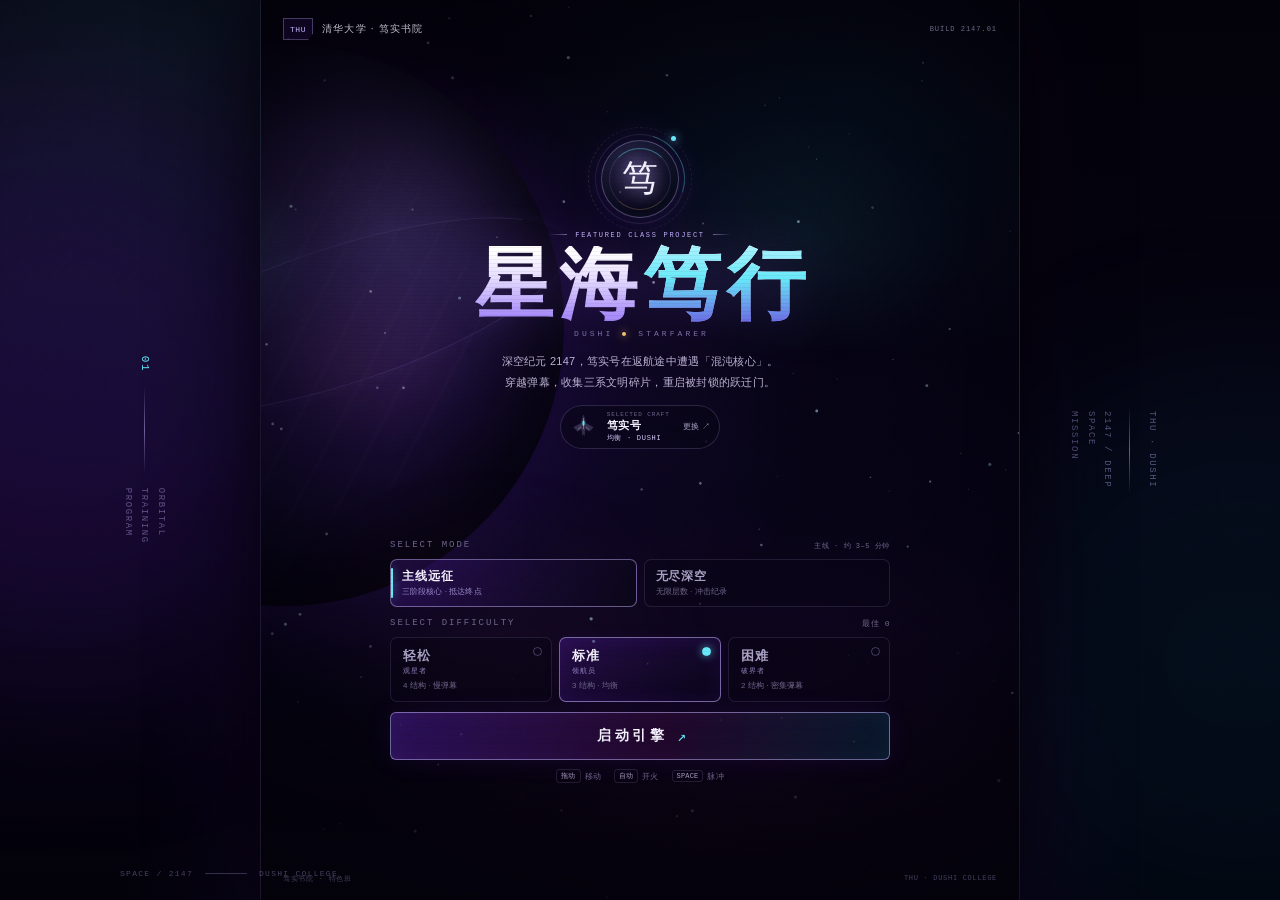
==== index.html @ 05a6f0af "星海笃行" ====
<!doctype html>
<html lang="zh-CN">
<head>
  <meta charset="utf-8">
  <meta name="viewport" content="width=device-width, initial-scale=1, viewport-fit=cover, user-scalable=no">
  <meta name="theme-color" content="#05030f">
  <meta name="description" content="清华大学笃实书院特色小游戏《星海笃行》——躲避弹幕，收集三系知识，击败混沌核心，抵达跃迁终点。">
  <meta name="apple-mobile-web-app-capable" content="yes">
  <meta name="mobile-web-app-capable" content="yes">
  <meta name="apple-mobile-web-app-status-bar-style" content="black-translucent">
  <meta name="format-detection" content="telephone=no">
  <meta property="og:type" content="website">
  <meta property="og:title" content="星海笃行 · 清华大学笃实书院特色小游戏">
  <meta property="og:description" content="选择战机，穿越弹幕，收集三系知识，击败混沌核心。支持手机与桌面浏览器。">
  <title>星海笃行 · 清华大学笃实书院特色小游戏</title>
  <link rel="icon" href="data:image/svg+xml,%3Csvg xmlns='http://www.w3.org/2000/svg' viewBox='0 0 64 64'%3E%3Crect width='64' height='64' rx='14' fill='%2305030f'/%3E%3Ccircle cx='32' cy='32' r='22' fill='none' stroke='%23a78bfa' stroke-width='2'/%3E%3Ctext x='32' y='41' text-anchor='middle' font-size='28' fill='%2367e8f9'%3E%E7%AC%83%3C/text%3E%3C/svg%3E">
  <link rel="stylesheet" href="styles.css">
</head>
<body>
  <div class="site">
    <div class="site-glow site-glow-a" aria-hidden="true"></div>
    <div class="site-glow site-glow-b" aria-hidden="true"></div>
    <div class="site-grid" aria-hidden="true"></div>

    <aside class="side-meta side-meta-left" aria-hidden="true">
      <span class="side-index">01</span>
      <span class="side-rule"></span>
      <span>ORBITAL<br>TRAINING<br>PROGRAM</span>
    </aside>

    <aside class="side-meta side-meta-right" aria-hidden="true">
      <span>THU · DUSHI</span>
      <span class="side-rule"></span>
      <span>2147 / DEEP<br>SPACE<br>MISSION</span>
    </aside>

    <main id="frame" aria-label="星海笃行游戏画面">
      <canvas id="game" aria-label="太空射击游戏画布"></canvas>
      <div class="planet" aria-hidden="true"></div>
      <div class="nebula" aria-hidden="true"></div>
      <div class="frame-grid" aria-hidden="true"></div>
      <div class="vignette" aria-hidden="true"></div>
      <div class="scanlines" aria-hidden="true"></div>
      <div id="damage-flash" aria-hidden="true"></div>

      <div id="hud" class="hud" hidden>
        <header class="hud-top">
          <div class="hud-score">
            <span class="micro">SCORE</span>
            <strong id="score-value">000000</strong>
          </div>
          <div class="hud-tools">
            <div class="hud-meta">
              <span id="diff-pill">标准</span>
              <span id="time-value">00:00</span>
            </div>
            <button class="icon-btn" id="btn-sound" type="button" aria-label="切换声音" aria-pressed="true">
              <svg class="icon-sound-on" viewBox="0 0 24 24" aria-hidden="true"><path d="M4 9v6h4l5 4V5L8 9H4Z"/><path d="M16.5 8.5a5 5 0 0 1 0 7"/><path d="M19 6a8.5 8.5 0 0 1 0 12"/></svg>
              <svg class="icon-sound-off" viewBox="0 0 24 24" aria-hidden="true"><path d="M4 9v6h4l5 4V5L8 9H4Z"/><path d="m16 9 5 6M21 9l-5 6"/></svg>
            </button>
            <button class="icon-btn" id="btn-pause" type="button" aria-label="暂停游戏">
              <svg viewBox="0 0 24 24" aria-hidden="true"><path d="M8 5v14M16 5v14"/></svg>
            </button>
          </div>
        </header>

        <div id="boss-ui" class="boss-ui" hidden>
          <div class="boss-caption">
            <span class="boss-warning">TARGET LOCKED</span>
            <span id="boss-phase">航天协议</span>
            <span id="boss-hp-text">100%</span>
          </div>
          <div class="boss-track" role="progressbar" aria-label="Boss 生命值" aria-valuemin="0" aria-valuemax="100" aria-valuenow="100">
            <div id="boss-fill" class="boss-fill"></div>
            <i class="boss-tick boss-tick-a"></i>
            <i class="boss-tick boss-tick-b"></i>
          </div>
        </div>

        <div id="power-rail" class="power-rail" aria-label="三系强化等级">
          <div class="power-chip power-aero">
            <span class="power-icon" aria-hidden="true">
              <svg viewBox="0 0 24 24"><path d="M12 2c3.4 2.8 5 6.6 5 11l-2.2 2.2H9.2L7 13c0-4.4 1.6-8.2 5-11Z"/><path d="M8 15.5 5.5 19l1 1.2 3.8-2M16 15.5l2.5 3.5-1 1.2-3.8-2"/><circle cx="12" cy="9" r="1.7"/></svg>
            </span>
            <span class="power-copy"><b>航空航天</b><span class="pips" id="pips-aero"></span></span>
            <span class="power-lv" id="lvl-aero">0</span>
          </div>
          <div class="power-chip power-code">
            <span class="power-icon power-icon-code" aria-hidden="true">&lt;/&gt;</span>
            <span class="power-copy"><b>软件学院</b><span class="pips" id="pips-code"></span></span>
            <span class="power-lv" id="lvl-code">0</span>
          </div>
          <div class="power-chip power-ie">
            <span class="power-icon" aria-hidden="true">
              <svg viewBox="0 0 24 24"><circle cx="12" cy="12" r="3.1"/><path d="M12 2.5v3M12 18.5v3M2.5 12h3M18.5 12h3M5.3 5.3l2.1 2.1M16.6 16.6l2.1 2.1M18.7 5.3l-2.1 2.1M7.4 16.6l-2.1 2.1"/></svg>
            </span>
            <span class="power-copy"><b>工业工程系</b><span class="pips" id="pips-ie"></span></span>
            <span class="power-lv" id="lvl-ie">0</span>
          </div>
        </div>

        <div class="bottom-hud">
          <div class="integrity">
            <div class="integrity-caption"><span>结构完整度</span><span id="hp-text">3 / 3</span></div>
            <div class="hp-pips" id="hp-pips" aria-label="生命值"></div>
            <div class="shield-line">
              <span>算法护盾</span>
              <div class="shield-pips" id="shield-pips" aria-label="护盾值"></div>
            </div>
          </div>

          <button id="bomb-btn" class="bomb-btn" type="button" aria-label="释放笃实脉冲，当前充能 0%">
            <span class="bomb-ring" aria-hidden="true"></span>
            <span class="bomb-core">
              <svg viewBox="0 0 24 24" aria-hidden="true"><path d="m12 2 2.2 6.1L21 10l-5.4 3.5L17 21l-5-3.8L7 21l1.4-7.5L3 10l6.8-1.9L12 2Z"/></svg>
              <b>脉冲</b>
            </span>
            <span class="bomb-charge" id="bomb-charge">0%</span>
          </button>
        </div>

        <div id="hint" class="hint">按住任意位置拖动 · 自动开火 · 收集三系徽章</div>

        <div id="boss-banner" class="boss-banner" hidden>
          <span class="banner-micro">WARNING</span>
          <strong>混沌核心 · 信号接入</strong>
          <span class="banner-sub">三系协议失序 / 准备规避</span>
        </div>

        <div id="knowledge-card" class="knowledge-card" role="status" aria-live="polite" hidden>
          <div class="knowledge-top">
            <span id="knowledge-dept">航天档案</span>
            <span id="knowledge-num">01 / 05</span>
          </div>
          <h3 id="knowledge-title">第一宇宙速度</h3>
          <p id="knowledge-text">约 7.9 km/s，是贴近地球表面做圆周运动所需的速度。</p>
          <span id="knowledge-gain" class="knowledge-gain">火力 +1</span>
        </div>

        <div id="stage-banner" class="stage-banner" hidden>
          <span id="stage-kicker">航段 01</span>
          <strong id="stage-title">外环星域</strong>
          <span id="stage-sub">保持航向 · 收集文明碎片</span>
        </div>
      </div>

      <section id="screen-title" class="screen title-screen" aria-labelledby="game-title">
        <div class="title-top">
          <div class="brand">
            <span class="brand-glyph">THU</span>
            <span>清华大学 · 笃实书院</span>
          </div>
          <span class="build-tag">BUILD 2147.01</span>
        </div>

        <div class="hero">
          <div class="seal" aria-hidden="true">
            <span class="seal-ring seal-ring-a"></span>
            <span class="seal-ring seal-ring-b"></span>
            <span class="seal-core">笃</span>
            <i class="seal-satellite"></i>
          </div>
          <p class="kicker"><span></span> FEATURED CLASS PROJECT <span></span></p>
          <h1 id="game-title">星海<span>笃行</span></h1>
          <div class="title-en">DUSHI <i></i> STARFARER</div>
          <p class="lede">深空纪元 2147，笃实号在返航途中遭遇「混沌核心」。<br>穿越弹幕，收集三系文明碎片，重启被封锁的跃迁门。</p>

          <button id="btn-ship" class="ship-chip" type="button" aria-haspopup="dialog">
            <span class="ship-chip-icon" id="ship-chip-icon" aria-hidden="true"></span>
            <span class="ship-chip-copy">
              <small>SELECTED CRAFT</small>
              <strong id="ship-chip-name">笃实号</strong>
              <em id="ship-chip-role">均衡</em>
            </span>
            <span class="ship-chip-action">更换 ↗</span>
          </button>
        </div>

        <div class="launch-panel">
          <div class="difficulty-head mode-head">
            <span class="micro">SELECT MODE</span>
            <span id="mode-note">主线 · 约 3–5 分钟</span>
          </div>

          <div class="mode-switch" id="mode-switch" role="radiogroup" aria-label="选择游戏模式">
            <button class="mode-option is-selected" type="button" data-mode="campaign" role="radio" aria-checked="true">
              <span class="mode-name">主线远征</span>
              <span class="mode-desc">三阶段核心 · 抵达终点</span>
            </button>
            <button class="mode-option" type="button" data-mode="endless" role="radio" aria-checked="false">
              <span class="mode-name">无尽深空</span>
              <span class="mode-desc">无限层数 · 冲击纪录</span>
            </button>
          </div>

          <div class="difficulty-head">
            <span class="micro">SELECT DIFFICULTY</span>
            <span id="best-score">最佳记录 0</span>
          </div>

          <div class="difficulty-grid" id="difficulty-grid" role="radiogroup" aria-label="选择游戏难度">
            <button class="difficulty-option" type="button" data-difficulty="easy" role="radio" aria-checked="false">
              <span class="diff-orbit" aria-hidden="true"></span>
              <span class="diff-name">轻松</span>
              <span class="diff-grade">观星者</span>
              <span class="diff-desc">4 结构 · 慢弹幕</span>
            </button>
            <button class="difficulty-option is-selected" type="button" data-difficulty="normal" role="radio" aria-checked="true">
              <span class="diff-orbit" aria-hidden="true"></span>
              <span class="diff-name">标准</span>
              <span class="diff-grade">领航员</span>
              <span class="diff-desc">3 结构 · 均衡</span>
            </button>
            <button class="difficulty-option" type="button" data-difficulty="hard" role="radio" aria-checked="false">
              <span class="diff-orbit" aria-hidden="true"></span>
              <span class="diff-name">困难</span>
              <span class="diff-grade">破界者</span>
              <span class="diff-desc">2 结构 · 密集弹幕</span>
            </button>
          </div>

          <button id="btn-launch" class="launch-btn" type="button">
            <span class="launch-label" id="launch-label">启动引擎</span>
            <span class="launch-arrow" aria-hidden="true">↗</span>
          </button>

          <div class="controls-line">
            <span><i class="key">拖动</i> 移动</span>
            <span><i class="key">自动</i> 开火</span>
            <span><i class="key">SPACE</i> 脉冲</span>
          </div>
        </div>

        <footer class="title-foot">
          <span data-class-name>笃实书院 · 特色班</span>
          <span>THU · DUSHI COLLEGE</span>
        </footer>
      </section>

      <section id="screen-pause" class="screen overlay" hidden aria-labelledby="pause-title">
        <div class="pause-panel panel">
          <span class="panel-kicker">SIGNAL SUSPENDED</span>
          <h2 id="pause-title">航行暂停</h2>
          <p class="panel-copy">宇宙仍在呼吸，弹幕暂时静止。</p>
          <div class="control-list">
            <div><span>移动</span><b>拖动 / WASD / 方向键</b></div>
            <div><span>脉冲</span><b>SPACE / 右下按钮</b></div>
            <div><span>暂停</span><b>ESC / P</b></div>
            <div><span>静音</span><b>M</b></div>
          </div>
          <div class="panel-actions">
            <button id="btn-resume" class="btn-primary" type="button">继续航行</button>
            <button id="btn-restart-pause" class="btn-ghost" type="button">重新开始</button>
            <button id="btn-home-pause" class="btn-text" type="button">返回星港</button>
          </div>
        </div>
      </section>

      <section id="screen-result" class="screen overlay" hidden aria-labelledby="result-title">
        <div class="result-panel panel">
          <div class="result-head">
            <span id="result-kicker" class="panel-kicker">MISSION REPORT</span>
            <span id="result-status" class="result-status">SIGNAL LOST</span>
          </div>
          <h2 id="result-title">航行终止</h2>
          <p id="result-subtitle" class="panel-copy">混沌核心仍在呼吸。整理航迹，再次出发。</p>

          <div class="result-score">
            <span>本次航迹得分</span>
            <strong id="result-score">0</strong>
            <span id="result-best">最佳 0</span>
          </div>

          <div class="result-stats">
            <div><span>航行时间</span><b id="stat-time">00:00</b></div>
            <div><span>击毁目标</span><b id="stat-kills">0</b></div>
            <div><span>收集碎片</span><b id="stat-pickups">0</b></div>
            <div><span>擦弹次数</span><b id="stat-graze">0</b></div>
            <div id="stat-layer-cell" hidden><span>深空层数</span><b id="stat-layer">1</b></div>
          </div>

          <div class="result-disciplines">
            <span id="result-ship" class="result-ship">战机 · 笃实号</span>
            <span class="power-aero">航空航天 <b id="result-aero">0</b></span>
            <span class="power-code">软件学院 <b id="result-code">0</b></span>
            <span class="power-ie">工业工程系 <b id="result-ie">0</b></span>
          </div>

          <div id="result-cert" class="result-cert" hidden>
            <span class="cert-seal">笃</span>
            <div>
              <span id="cert-owner">笃实书院 · 特色班</span>
              <strong>深空航行纪念</strong>
              <p id="cert-line">已抵达跃迁终点 · 混沌核心已清除</p>
            </div>
          </div>

          <div id="result-knowledge" class="result-knowledge" hidden>
            <div class="result-knowledge-head">
              <span>本局知识档案</span>
              <span id="result-knowledge-count">0 张</span>
            </div>
            <div id="result-knowledge-list" class="result-knowledge-list"></div>
          </div>

          <div class="panel-actions result-actions">
            <button id="btn-again" class="btn-primary" type="button">再次出航</button>
            <button id="btn-home" class="btn-ghost" type="button">返回星港</button>
          </div>
        </div>
      </section>

      <section id="screen-ship" class="screen overlay ship-screen" hidden aria-labelledby="ship-title">
        <div class="ship-panel panel">
          <div class="result-head">
            <span class="panel-kicker">HANGAR / CRAFT SELECT</span>
            <span class="build-tag">04 AIRFRAMES</span>
          </div>
          <h2 id="ship-title">选择战机</h2>
          <p class="panel-copy">不同机体拥有独立的火力、结构与护盾配置。</p>
          <div id="ship-grid" class="ship-grid" role="radiogroup" aria-label="选择战机"></div>
          <div class="panel-actions result-actions">
            <button id="btn-ship-confirm" class="btn-primary" type="button">确认战机</button>
            <button id="btn-ship-close" class="btn-ghost" type="button">返回</button>
          </div>
        </div>
      </section>

      <div id="rotate-tip" class="rotate-tip" hidden>
        <span>为获得更好的弹幕视野，建议竖屏游玩</span>
      </div>
    </main>

    <div class="side-note" aria-hidden="true">
      <span>SPACE / 2147</span>
      <i></i>
      <span>DUSHI COLLEGE</span>
    </div>
  </div>

  <script src="game.js" defer></script>
</body>
</html>
---- styles.css ----
/* =========================================================
   星海笃行 · Dushi Starfarer
   Visual system: deep-space neon / Tsinghua violet
   ========================================================= */

:root {
  --ink: #05030f;
  --ink-2: #090618;
  --ink-3: #0e0a22;
  --text: #f5f2ff;
  --muted: #a9a2c4;
  --faint: #6f688c;
  --violet: #a78bfa;
  --violet-bright: #c4b5fd;
  --violet-deep: #6d28d9;
  --thu: #8b1a8f;
  --cyan: #67e8f9;
  --cyan-soft: #a5f3fc;
  --gold: #f5c96b;
  --rose: #fb7185;
  --orange: #fb923c;
  --line: rgba(196, 181, 253, .16);
  --line-strong: rgba(196, 181, 253, .34);
  --glass: rgba(12, 9, 28, .68);
  --glass-heavy: rgba(8, 6, 20, .9);
  --font-sans: "Noto Sans SC", "PingFang SC", "Microsoft YaHei", "Segoe UI", sans-serif;
  --font-display: "Noto Sans SC", "PingFang SC", "Microsoft YaHei", sans-serif;
  --font-mono: "Cascadia Code", "SFMono-Regular", Consolas, "Liberation Mono", monospace;
  --safe-top: env(safe-area-inset-top, 0px);
  --safe-bottom: env(safe-area-inset-bottom, 0px);
  --ease-out: cubic-bezier(.16, 1, .3, 1);
}

* { box-sizing: border-box; }

html, body {
  height: 100%;
  margin: 0;
  overflow: hidden;
  background: var(--ink);
  color: var(--text);
  overscroll-behavior: none;
}

body {
  font-family: var(--font-sans);
  -webkit-font-smoothing: antialiased;
  -webkit-tap-highlight-color: transparent;
  -webkit-touch-callout: none;
  -webkit-user-select: none;
  user-select: none;
}

button { font: inherit; color: inherit; }
button:focus-visible { outline: 2px solid var(--cyan); outline-offset: 3px; }
[hidden] { display: none !important; }

.site {
  position: relative;
  width: 100%;
  height: 100%;
  display: grid;
  place-items: center;
  isolation: isolate;
  background:
    radial-gradient(ellipse at 50% 115%, rgba(109, 40, 217, .20), transparent 58%),
    radial-gradient(ellipse at 12% 6%, rgba(103, 232, 249, .07), transparent 38%),
    linear-gradient(180deg, #03020a 0%, #060310 50%, #03020a 100%);
}

.site::before {
  content: "";
  position: fixed;
  inset: 0;
  background-image: url("data:image/svg+xml,%3Csvg viewBox='0 0 160 160' xmlns='http://www.w3.org/2000/svg'%3E%3Cfilter id='n'%3E%3CfeTurbulence type='fractalNoise' baseFrequency='.9' numOctaves='2' stitchTiles='stitch'/%3E%3C/filter%3E%3Crect width='100%25' height='100%25' filter='url(%23n)' opacity='.16'/%3E%3C/svg%3E");
  opacity: .22;
  pointer-events: none;
  z-index: 9;
  mix-blend-mode: soft-light;
}

.site-glow {
  position: fixed;
  width: 46vw;
  height: 46vw;
  min-width: 420px;
  min-height: 420px;
  border-radius: 50%;
  filter: blur(100px);
  opacity: .28;
  pointer-events: none;
  z-index: -1;
}
.site-glow-a { left: -18vw; top: 10vh; background: rgba(109, 40, 217, .65); }
.site-glow-b { right: -20vw; bottom: -6vh; background: rgba(8, 145, 178, .28); }

.site-grid {
  position: fixed;
  inset: 0;
  z-index: -1;
  opacity: .13;
  background-image:
    linear-gradient(rgba(167, 139, 250, .32) 1px, transparent 1px),
    linear-gradient(90deg, rgba(167, 139, 250, .32) 1px, transparent 1px);
  background-size: 76px 76px;
  mask-image: radial-gradient(ellipse at center, #000 0%, transparent 72%);
  -webkit-mask-image: radial-gradient(ellipse at center, #000 0%, transparent 72%);
}

.side-meta {
  position: fixed;
  top: 50%;
  transform: translateY(-50%);
  display: flex;
  align-items: center;
  gap: 14px;
  color: rgba(196, 181, 253, .44);
  font-family: var(--font-mono);
  font-size: 9px;
  letter-spacing: .18em;
  line-height: 1.8;
  writing-mode: vertical-rl;
  pointer-events: none;
}
.side-meta-left { left: max(24px, calc(50vw - 520px)); }
.side-meta-right { right: max(24px, calc(50vw - 520px)); flex-direction: column; }
.side-index { color: var(--cyan); font-size: 11px; }
.side-rule { width: 1px; height: 88px; background: linear-gradient(180deg, transparent, rgba(196,181,253,.5), transparent); }

.side-note {
  position: fixed;
  bottom: 22px;
  left: max(24px, calc(50vw - 520px));
  display: flex;
  align-items: center;
  gap: 12px;
  color: rgba(196, 181, 253, .34);
  font-family: var(--font-mono);
  font-size: 8px;
  letter-spacing: .16em;
  pointer-events: none;
}
.side-note i { width: 42px; height: 1px; background: rgba(196,181,253,.25); }

/* ---------- game frame ---------- */
#frame {
  position: relative;
  width: min(760px, 100vw);
  height: 100vh;
  height: 100dvh;
  max-height: 100vh;
  max-height: 100dvh;
  overflow: hidden;
  isolation: isolate;
  background:
    radial-gradient(ellipse 80% 46% at 80% 10%, rgba(8, 145, 178, .13), transparent 65%),
    radial-gradient(ellipse 90% 58% at 16% 42%, rgba(109, 40, 217, .20), transparent 66%),
    radial-gradient(ellipse 80% 50% at 65% 88%, rgba(139, 26, 143, .14), transparent 64%),
    linear-gradient(180deg, #04020c 0%, #070415 42%, #08051a 70%, #03020a 100%);
  border-left: 1px solid rgba(196, 181, 253, .10);
  border-right: 1px solid rgba(196, 181, 253, .10);
  box-shadow: 0 0 100px rgba(0,0,0,.9), 0 0 120px rgba(109,40,217,.09);
  touch-action: none;
}

#game {
  position: absolute;
  inset: 0;
  width: 100%;
  height: 100%;
  z-index: 1;
  display: block;
  touch-action: none;
}

.planet {
  position: absolute;
  z-index: 0;
  width: 74%;
  aspect-ratio: 1;
  left: -34%;
  top: 5%;
  border-radius: 50%;
  background:
    radial-gradient(circle at 68% 32%, rgba(167, 139, 250, .38), rgba(35, 24, 69, .6) 36%, rgba(10, 7, 25, .95) 65%, #05030f 74%);
  box-shadow:
    inset -40px -30px 90px rgba(0, 0, 0, .9),
    inset 20px 10px 70px rgba(103, 232, 249, .06),
    0 0 90px rgba(109, 40, 217, .16);
  opacity: .72;
  pointer-events: none;
}
.planet::before {
  content: "";
  position: absolute;
  inset: 15%;
  border-radius: 50%;
  background:
    radial-gradient(ellipse at 40% 32%, rgba(103, 232, 249, .12), transparent 22%),
    radial-gradient(ellipse at 70% 60%, rgba(251, 113, 133, .08), transparent 30%),
    repeating-linear-gradient(118deg, transparent 0 17px, rgba(196, 181, 253, .045) 18px 19px, transparent 20px 38px);
  filter: blur(1px);
}
.planet::after {
  content: "";
  position: absolute;
  left: 18%;
  top: 36%;
  width: 84%;
  height: 24%;
  border: 1px solid rgba(167, 139, 250, .22);
  border-left-color: transparent;
  border-right-color: transparent;
  border-radius: 50%;
  transform: rotate(-18deg);
  box-shadow: 0 0 18px rgba(167, 139, 250, .08);
}

.nebula {
  position: absolute;
  z-index: 0;
  inset: 0;
  pointer-events: none;
  background:
    radial-gradient(ellipse 34% 20% at 72% 26%, rgba(103, 232, 249, .06), transparent 70%),
    radial-gradient(ellipse 44% 29% at 30% 72%, rgba(251, 113, 133, .045), transparent 70%);
  filter: blur(14px);
  animation: nebulaDrift 18s ease-in-out infinite alternate;
}
@keyframes nebulaDrift {
  from { transform: scale(1) translate3d(0, 0, 0); opacity: .8; }
  to { transform: scale(1.08) translate3d(1.4%, -1.1%, 0); opacity: 1; }
}

.frame-grid {
  position: absolute;
  z-index: 0;
  left: -10%;
  right: -10%;
  bottom: -8%;
  height: 35%;
  pointer-events: none;
  background-image:
    linear-gradient(rgba(103, 232, 249, .10) 1px, transparent 1px),
    linear-gradient(90deg, rgba(103, 232, 249, .10) 1px, transparent 1px);
  background-size: 44px 32px;
  transform: perspective(320px) rotateX(63deg);
  transform-origin: center bottom;
  mask-image: linear-gradient(to top, #000 0%, transparent 86%);
  -webkit-mask-image: linear-gradient(to top, #000 0%, transparent 86%);
  opacity: .5;
}

.vignette {
  position: absolute;
  z-index: 6;
  inset: 0;
  pointer-events: none;
  background:
    radial-gradient(ellipse at center, transparent 46%, rgba(2, 1, 8, .45) 82%, rgba(2, 1, 8, .82) 100%),
    linear-gradient(180deg, rgba(3, 2, 10, .42), transparent 14%, transparent 84%, rgba(3, 2, 10, .62));
}

.scanlines {
  position: absolute;
  z-index: 20;
  inset: 0;
  pointer-events: none;
  opacity: .22;
  background: repeating-linear-gradient(180deg, transparent 0 3px, rgba(0, 0, 0, .20) 3px 4px);
  mix-blend-mode: multiply;
}

#damage-flash {
  position: absolute;
  z-index: 19;
  inset: 0;
  pointer-events: none;
  opacity: 0;
  background: radial-gradient(ellipse at center, transparent 40%, rgba(251, 113, 133, .34) 100%);
  transition: opacity .18s ease-out;
}
#damage-flash.is-active { opacity: 1; transition: none; }

/* ---------- HUD ---------- */
.hud {
  position: absolute;
  inset: 0;
  z-index: 10;
  pointer-events: none;
  padding: calc(14px + var(--safe-top)) 16px calc(16px + var(--safe-bottom));
  font-family: var(--font-sans);
  animation: hudIn .55s var(--ease-out) both;
}
@keyframes hudIn { from { opacity: 0; transform: translateY(5px); } }

.hud-top {
  display: flex;
  align-items: flex-start;
  justify-content: space-between;
  gap: 12px;
}

.hud-score { display: flex; flex-direction: column; gap: 1px; }
.micro {
  color: var(--faint);
  font-family: var(--font-mono);
  font-size: 8px;
  letter-spacing: .22em;
  line-height: 1.5;
}
.hud-score strong {
  color: var(--text);
  font-family: var(--font-mono);
  font-size: 21px;
  font-weight: 500;
  letter-spacing: .06em;
  text-shadow: 0 0 18px rgba(196,181,253,.35);
  font-variant-numeric: tabular-nums;
}

.hud-tools { display: flex; align-items: center; gap: 7px; pointer-events: auto; }
.hud-meta {
  display: flex;
  flex-direction: column;
  align-items: flex-end;
  gap: 2px;
  margin-right: 3px;
  color: var(--muted);
  font-family: var(--font-mono);
  font-size: 9px;
  letter-spacing: .12em;
  line-height: 1.35;
}
#diff-pill {
  padding: 2px 7px;
  border: 1px solid rgba(196,181,253,.18);
  border-radius: 999px;
  color: var(--violet-bright);
  background: rgba(109, 40, 217, .10);
  font-size: 8px;
}
#time-value { font-size: 11px; color: var(--text); font-variant-numeric: tabular-nums; }

.icon-btn {
  display: grid;
  place-items: center;
  width: 34px;
  height: 34px;
  padding: 0;
  border: 1px solid rgba(196,181,253,.16);
  border-radius: 9px;
  background: rgba(9, 6, 22, .56);
  color: var(--muted);
  cursor: pointer;
  backdrop-filter: blur(12px);
  -webkit-backdrop-filter: blur(12px);
  transition: border-color .18s, color .18s, background .18s;
}
.icon-btn:hover { color: var(--text); border-color: rgba(196,181,253,.38); background: rgba(109,40,217,.14); }
.icon-btn svg { width: 17px; height: 17px; fill: none; stroke: currentColor; stroke-width: 1.6; stroke-linecap: round; stroke-linejoin: round; }
.icon-btn .icon-sound-off { display: none; }
body.is-muted .icon-btn .icon-sound-on { display: none; }
body.is-muted .icon-btn .icon-sound-off { display: block; }
.icon-btn .icon-sound-on path:first-child,
.icon-btn .icon-sound-off path:first-child { fill: currentColor; stroke: none; opacity: .85; }

/* boss */
.boss-ui {
  margin: 12px auto 0;
  width: min(100%, 540px);
  padding: 8px 10px 9px;
  border: 1px solid rgba(251, 113, 133, .20);
  border-radius: 8px;
  background: linear-gradient(180deg, rgba(30, 8, 24, .68), rgba(9, 5, 20, .58));
  backdrop-filter: blur(14px);
  -webkit-backdrop-filter: blur(14px);
  box-shadow: 0 0 26px rgba(251, 113, 133, .08);
  animation: bossIn .5s var(--ease-out) both;
}
@keyframes bossIn { from { opacity: 0; transform: translateY(-8px); } }
.boss-caption {
  display: flex;
  align-items: center;
  gap: 8px;
  margin-bottom: 6px;
  font-family: var(--font-mono);
  font-size: 8px;
  letter-spacing: .1em;
  color: var(--muted);
}
.boss-warning { color: var(--rose); letter-spacing: .18em; }
#boss-phase { color: var(--violet-bright); }
#boss-hp-text { margin-left: auto; color: var(--text); font-variant-numeric: tabular-nums; }
.boss-track {
  position: relative;
  height: 6px;
  border-radius: 99px;
  background: rgba(255, 255, 255, .08);
  overflow: hidden;
}
.boss-fill {
  position: absolute;
  inset: 0;
  width: 100%;
  transform-origin: left center;
  border-radius: inherit;
  background: linear-gradient(90deg, #7c3aed, #fb7185 58%, #f5c96b);
  box-shadow: 0 0 16px rgba(251, 113, 133, .5);
  transition: transform .18s linear;
}
.boss-tick { position: absolute; top: 0; bottom: 0; width: 1px; background: rgba(5,3,15,.8); }
.boss-tick-a { left: 33.33%; }
.boss-tick-b { left: 66.66%; }
#boss-ui.is-transition .boss-fill { animation: bossPulse .5s ease-in-out infinite alternate; }
@keyframes bossPulse { to { filter: brightness(1.8); } }

/* power rail */
.power-rail {
  display: flex;
  gap: 6px;
  margin: 10px auto 0;
  width: min(100%, 540px);
  transition: margin-top .25s ease;
}
.hud.boss-active .power-rail { margin-top: 7px; }
.power-chip {
  display: flex;
  align-items: center;
  gap: 6px;
  flex: 1;
  min-width: 0;
  padding: 6px 7px;
  border: 1px solid rgba(196,181,253,.11);
  border-radius: 7px;
  background: rgba(8, 5, 19, .48);
  backdrop-filter: blur(10px);
  -webkit-backdrop-filter: blur(10px);
}
.power-icon {
  display: grid;
  place-items: center;
  width: 18px;
  height: 18px;
  flex: 0 0 18px;
  color: currentColor;
}
.power-icon svg { width: 17px; height: 17px; fill: none; stroke: currentColor; stroke-width: 1.4; stroke-linecap: round; stroke-linejoin: round; }
.power-icon-code { font-family: var(--font-mono); font-size: 10px; letter-spacing: -.08em; }
.power-copy { display: flex; flex-direction: column; gap: 3px; min-width: 0; }
.power-copy b { font-size: 9px; font-weight: 500; letter-spacing: .02em; white-space: nowrap; }
.power-lv { margin-left: auto; font-family: var(--font-mono); font-size: 9px; opacity: .7; }
.power-aero { color: var(--gold); }
.power-code { color: var(--cyan); }
.power-ie { color: var(--violet-bright); }
.power-aero .power-icon { text-shadow: 0 0 12px rgba(245,201,107,.35); }
.power-code .power-icon { text-shadow: 0 0 12px rgba(103,232,249,.35); }
.power-ie .power-icon { text-shadow: 0 0 12px rgba(196,181,253,.35); }

.pips { display: flex; gap: 2px; height: 3px; }
.pips i {
  display: block;
  width: 8px;
  height: 3px;
  border-radius: 99px;
  background: rgba(255,255,255,.12);
  transition: background .2s, box-shadow .2s;
}
.power-aero .pips i.on { background: var(--gold); box-shadow: 0 0 6px rgba(245,201,107,.55); }
.power-code .pips i.on { background: var(--cyan); box-shadow: 0 0 6px rgba(103,232,249,.55); }
.power-ie .pips i.on { background: var(--violet); box-shadow: 0 0 6px rgba(167,139,250,.55); }

/* bottom hud */
.bottom-hud {
  position: absolute;
  left: 16px;
  right: 16px;
  bottom: calc(16px + var(--safe-bottom));
  display: flex;
  align-items: flex-end;
  justify-content: space-between;
  gap: 14px;
}
.integrity { display: flex; flex-direction: column; gap: 5px; min-width: 148px; }
.integrity-caption { display: flex; gap: 8px; align-items: center; color: var(--faint); font-size: 8px; letter-spacing: .12em; }
.integrity-caption span:last-child { color: var(--text); font-family: var(--font-mono); font-size: 9px; letter-spacing: .04em; }
.hp-pips { display: flex; gap: 4px; }
.hp-pip {
  width: 22px;
  height: 7px;
  border: 1px solid rgba(251, 113, 133, .38);
  border-radius: 2px;
  background: rgba(251,113,133,.10);
  transform: skewX(-18deg);
  transition: background .22s, box-shadow .22s, opacity .22s;
}
.hp-pip.on {
  background: linear-gradient(90deg, #fb7185, #f5c96b);
  box-shadow: 0 0 10px rgba(251,113,133,.38);
}
.hp-pip.empty { opacity: .28; }
.shield-line { display: flex; align-items: center; gap: 7px; color: var(--faint); font-size: 8px; letter-spacing: .06em; }
.shield-pips { display: flex; gap: 3px; }
.shield-pips i {
  width: 11px;
  height: 4px;
  border-radius: 99px;
  background: rgba(103,232,249,.10);
  border: 1px solid rgba(103,232,249,.14);
}
.shield-pips i.on { background: var(--cyan); border-color: var(--cyan); box-shadow: 0 0 7px rgba(103,232,249,.65); }

.bomb-btn {
  position: relative;
  display: grid;
  place-items: center;
  width: 76px;
  height: 76px;
  padding: 0;
  border: 0;
  border-radius: 50%;
  background: transparent;
  color: var(--faint);
  cursor: pointer;
  pointer-events: auto;
  transition: transform .14s ease, color .25s ease;
}
.bomb-btn:active { transform: scale(.94); }
.bomb-btn:disabled { cursor: default; }
.bomb-ring {
  position: absolute;
  inset: 0;
  border-radius: inherit;
  background: conic-gradient(var(--violet) calc(var(--charge, 0) * 1%), rgba(196,181,253,.12) 0);
  -webkit-mask: radial-gradient(farthest-side, transparent calc(100% - 2px), #000 calc(100% - 1.5px));
  mask: radial-gradient(farthest-side, transparent calc(100% - 2px), #000 calc(100% - 1.5px));
  opacity: .9;
}
.bomb-core {
  display: flex;
  flex-direction: column;
  align-items: center;
  justify-content: center;
  gap: 1px;
  width: 60px;
  height: 60px;
  border: 1px solid rgba(196,181,253,.16);
  border-radius: 50%;
  background: radial-gradient(circle at 40% 32%, rgba(109,40,217,.32), rgba(9,6,20,.86) 68%);
  box-shadow: inset 0 0 16px rgba(0,0,0,.5);
  transition: border-color .3s, box-shadow .3s, background .3s;
}
.bomb-core svg { width: 18px; height: 18px; fill: none; stroke: currentColor; stroke-width: 1.2; stroke-linejoin: round; }
.bomb-core b { font-size: 8px; font-weight: 500; letter-spacing: .12em; }
.bomb-charge { position: absolute; bottom: -2px; font-family: var(--font-mono); font-size: 8px; letter-spacing: .04em; color: var(--faint); }
.bomb-btn.is-ready { color: var(--violet-bright); }
.bomb-btn.is-ready .bomb-core {
  border-color: rgba(196,181,253,.62);
  background: radial-gradient(circle at 40% 32%, rgba(167,139,250,.55), rgba(46,16,101,.92) 68%);
  box-shadow: 0 0 22px rgba(167,139,250,.38), inset 0 0 16px rgba(255,255,255,.12);
  animation: bombReady 1.8s ease-in-out infinite;
}
.bomb-btn.is-ready .bomb-charge { color: var(--violet-bright); }
.bomb-btn.is-ready .bomb-ring { animation: bombSpin 4s linear infinite; }
@keyframes bombReady { 50% { box-shadow: 0 0 34px rgba(167,139,250,.62), inset 0 0 18px rgba(255,255,255,.18); } }
@keyframes bombSpin { to { transform: rotate(360deg); } }

.hint {
  position: absolute;
  left: 50%;
  bottom: calc(108px + var(--safe-bottom));
  transform: translateX(-50%);
  padding: 7px 13px;
  border: 1px solid rgba(196,181,253,.22);
  border-radius: 99px;
  background: rgba(8,5,20,.82);
  color: rgba(245,242,255,.86);
  font-size: 9.5px;
  letter-spacing: .05em;
  white-space: nowrap;
  backdrop-filter: blur(12px);
  -webkit-backdrop-filter: blur(12px);
  box-shadow: 0 8px 26px rgba(0,0,0,.28);
  opacity: 0;
  transition: opacity .6s ease;
  pointer-events: none;
}
.hint.is-visible { opacity: 1; }
.hint.is-gone { opacity: 0; }

/* knowledge card */
.knowledge-card {
  position: absolute;
  z-index: 13;
  left: 16px;
  top: calc(126px + var(--safe-top));
  width: min(306px, calc(100% - 32px));
  padding: 11px 13px 12px;
  border: 1px solid rgba(196,181,253,.20);
  border-left: 2px solid var(--cyan);
  border-radius: 4px 10px 10px 4px;
  background:
    linear-gradient(120deg, rgba(14,10,32,.92), rgba(8,6,20,.76));
  box-shadow: 0 18px 40px rgba(0,0,0,.35), 0 0 28px rgba(103,232,249,.05);
  backdrop-filter: blur(15px);
  -webkit-backdrop-filter: blur(15px);
  pointer-events: none;
  opacity: 0;
  transform: translateX(-18px);
  transition: opacity .26s ease, transform .4s var(--ease-out);
}
.knowledge-card.is-visible { opacity: 1; transform: translateX(0); }
.knowledge-card[data-dept="aero"] { border-left-color: var(--gold); }
.knowledge-card[data-dept="code"] { border-left-color: var(--cyan); }
.knowledge-card[data-dept="ie"] { border-left-color: var(--violet); }
.knowledge-top { display: flex; justify-content: space-between; align-items: center; margin-bottom: 5px; font-family: var(--font-mono); font-size: 8px; letter-spacing: .12em; color: var(--faint); }
#knowledge-dept { color: var(--cyan); }
.knowledge-card[data-dept="aero"] #knowledge-dept { color: var(--gold); }
.knowledge-card[data-dept="ie"] #knowledge-dept { color: var(--violet); }
.knowledge-card h3 { margin: 0 0 4px; font-size: 13px; font-weight: 600; letter-spacing: .02em; color: var(--text); }
.knowledge-card p { margin: 0; color: #bbb4d4; font-size: 10px; line-height: 1.62; letter-spacing: .01em; }
.knowledge-gain { display: inline-block; margin-top: 8px; color: var(--cyan); font-family: var(--font-mono); font-size: 8px; letter-spacing: .08em; }
.knowledge-card[data-dept="aero"] .knowledge-gain { color: var(--gold); }
.knowledge-card[data-dept="ie"] .knowledge-gain { color: var(--violet-bright); }

/* banners */
.boss-banner {
  position: absolute;
  z-index: 14;
  left: 50%;
  top: 32%;
  transform: translate(-50%, -50%);
  display: flex;
  flex-direction: column;
  align-items: center;
  gap: 4px;
  width: 100%;
  padding: 22px 16px;
  text-align: center;
  background: linear-gradient(90deg, transparent, rgba(70, 10, 40, .52) 22%, rgba(70, 10, 40, .52) 78%, transparent);
  border-top: 1px solid rgba(251,113,133,.24);
  border-bottom: 1px solid rgba(251,113,133,.24);
  animation: warningIn .5s var(--ease-out) both;
  pointer-events: none;
}
.boss-banner.is-out { animation: warningOut .45s ease-in both; }
@keyframes warningIn { from { opacity: 0; transform: translate(-50%, -44%) scaleX(.92); } }
@keyframes warningOut { to { opacity: 0; transform: translate(-50%, -56%); } }
.banner-micro { color: var(--rose); font-family: var(--font-mono); font-size: 9px; letter-spacing: .4em; animation: warningBlink .8s steps(2, end) infinite; }
@keyframes warningBlink { 50% { opacity: .3; } }
.boss-banner strong { font-size: clamp(18px, 5vw, 26px); letter-spacing: .12em; font-weight: 600; }
.banner-sub { color: var(--muted); font-family: var(--font-mono); font-size: 8px; letter-spacing: .12em; }

.stage-banner {
  position: absolute;
  z-index: 12;
  left: 18px;
  top: 40%;
  display: flex;
  flex-direction: column;
  gap: 3px;
  max-width: calc(100% - 36px);
  padding: 12px 18px 13px 14px;
  border: 1px solid rgba(196,181,253,.14);
  border-left: 2px solid var(--violet);
  border-radius: 2px 8px 8px 2px;
  background:
    linear-gradient(100deg, rgba(12,8,28,.90), rgba(9,6,22,.72));
  box-shadow: 0 16px 38px rgba(0,0,0,.32), 0 0 24px rgba(109,40,217,.07);
  backdrop-filter: blur(12px);
  -webkit-backdrop-filter: blur(12px);
  pointer-events: none;
  opacity: 0;
  transform: translateX(-12px);
  transition: opacity .35s ease, transform .55s var(--ease-out);
}
.stage-banner.is-visible { opacity: 1; transform: none; }
.stage-banner span { font-family: var(--font-mono); font-size: 8px; letter-spacing: .12em; color: var(--faint); }
.stage-banner strong { font-size: 17px; font-weight: 500; letter-spacing: .08em; color: var(--text); }
#stage-sub { font-family: var(--font-sans); font-size: 9px; color: #b9b1d2; letter-spacing: .03em; }
#stage-kicker { color: var(--violet-bright); }

/* ---------- title screen ---------- */
.screen {
  position: absolute;
  inset: 0;
  z-index: 15;
  display: flex;
  flex-direction: column;
  overflow-y: auto;
  scrollbar-width: none;
}
.screen::-webkit-scrollbar { display: none; }

.title-screen {
  padding: calc(18px + var(--safe-top)) 22px calc(16px + var(--safe-bottom));
  justify-content: space-between;
  gap: 14px;
  background:
    linear-gradient(180deg, rgba(4,2,12,.34) 0%, rgba(4,2,12,.08) 30%, rgba(4,2,12,.18) 66%, rgba(4,2,12,.76) 100%);
}
.title-top { display: flex; align-items: center; justify-content: space-between; gap: 12px; flex: 0 0 auto; }
.brand { display: flex; align-items: center; gap: 9px; color: rgba(245,242,255,.78); font-size: 10px; letter-spacing: .12em; }
.brand-glyph {
  display: grid;
  place-items: center;
  width: 30px;
  height: 22px;
  border: 1px solid rgba(196,181,253,.30);
  color: var(--violet-bright);
  font-family: var(--font-mono);
  font-size: 8px;
  letter-spacing: .06em;
  background: rgba(109,40,217,.10);
  clip-path: polygon(0 0, 100% 0, 100% 70%, 84% 100%, 0 100%);
}
.build-tag { color: var(--faint); font-family: var(--font-mono); font-size: 7px; letter-spacing: .14em; }

.hero { display: flex; flex-direction: column; align-items: center; text-align: center; flex: 0 0 auto; padding-top: 1vh; }
.seal {
  position: relative;
  display: grid;
  place-items: center;
  width: 78px;
  height: 78px;
  margin-bottom: 13px;
  border: 1px solid rgba(196,181,253,.34);
  border-radius: 50%;
  background:
    radial-gradient(circle at 42% 32%, rgba(167,139,250,.22), rgba(8,5,20,.50) 68%);
  box-shadow: 0 0 34px rgba(109,40,217,.20), inset 0 0 18px rgba(103,232,249,.06);
}
.seal::before {
  content: "";
  position: absolute;
  inset: 7px;
  border: 1px solid rgba(196,181,253,.14);
  border-radius: 50%;
  border-top-color: rgba(103,232,249,.4);
  border-bottom-color: rgba(245,201,107,.22);
}
.seal-core {
  color: var(--text);
  font-family: "STKaiti", "KaiTi", "Songti SC", serif;
  font-size: 36px;
  line-height: 1;
  text-shadow: 0 0 18px rgba(196,181,253,.7);
  transform: translateY(-1px);
}
.seal-ring { position: absolute; border: 1px solid rgba(196,181,253,.12); border-radius: 50%; }
.seal-ring-a { inset: -7px; border-right-color: rgba(103,232,249,.34); transform: rotate(-28deg); }
.seal-ring-b { inset: -14px; border-left-color: rgba(245,201,107,.18); border-style: dashed; opacity: .7; }
.seal-satellite {
  position: absolute;
  top: -5px;
  right: 2px;
  width: 5px;
  height: 5px;
  border-radius: 50%;
  background: var(--cyan);
  box-shadow: 0 0 10px var(--cyan);
  animation: satellite 7s linear infinite;
  transform-origin: 37px 44px;
}
@keyframes satellite { to { transform: rotate(360deg); } }

.kicker {
  display: flex;
  align-items: center;
  gap: 8px;
  margin: 0 0 7px;
  color: var(--violet-bright);
  font-family: var(--font-mono);
  font-size: 7px;
  letter-spacing: .24em;
}
.kicker span { width: 18px; height: 1px; background: linear-gradient(90deg, transparent, rgba(196,181,253,.5)); }
.kicker span:last-child { transform: scaleX(-1); }

.hero h1 {
  margin: 0;
  font-family: var(--font-display);
  font-size: clamp(48px, 14vw, 78px);
  font-weight: 900;
  line-height: .98;
  letter-spacing: .08em;
  color: transparent;
  background: linear-gradient(180deg, #ffffff 8%, #e6ddff 42%, #a78bfa 92%);
  -webkit-background-clip: text;
  background-clip: text;
  filter: drop-shadow(0 0 24px rgba(139,92,246,.22));
  transform: translateX(.04em);
}
.hero h1 span {
  background: linear-gradient(180deg, #b7f5ff 0%, #67e8f9 44%, #6d28d9 120%);
  -webkit-background-clip: text;
  background-clip: text;
}
.title-en {
  display: flex;
  align-items: center;
  justify-content: center;
  gap: 9px;
  margin-top: 7px;
  color: rgba(196,181,253,.62);
  font-family: var(--font-mono);
  font-size: 8px;
  letter-spacing: .38em;
  text-indent: .38em;
}
.title-en i { width: 4px; height: 4px; border-radius: 50%; background: var(--gold); box-shadow: 0 0 8px var(--gold); }
.lede {
  margin: 13px 0 0;
  max-width: 460px;
  color: #bbb4d4;
  font-size: 11px;
  line-height: 1.9;
  letter-spacing: .025em;
  text-wrap: balance;
}

.ship-chip {
  display: flex;
  align-items: center;
  gap: 9px;
  margin-top: 12px;
  padding: 5px 9px 5px 8px;
  border: 1px solid rgba(196,181,253,.18);
  border-radius: 999px;
  background: rgba(9,6,22,.52);
  color: var(--text);
  cursor: pointer;
  backdrop-filter: blur(12px);
  -webkit-backdrop-filter: blur(12px);
  transition: border-color .2s, background .2s, transform .2s;
}
.ship-chip:hover { border-color: rgba(196,181,253,.42); background: rgba(109,40,217,.15); transform: translateY(-1px); }
.ship-chip-icon { display: grid; place-items: center; width: 29px; height: 29px; flex: 0 0 29px; color: var(--ship-color, var(--violet-bright)); }
.ship-chip-icon svg { width: 27px; height: 27px; }
.ship-chip-copy { display: flex; flex-direction: column; align-items: flex-start; gap: 1px; min-width: 0; text-align: left; }
.ship-chip-copy small { color: var(--faint); font-family: var(--font-mono); font-size: 6px; letter-spacing: .15em; }
.ship-chip-copy strong { font-size: 11px; font-weight: 600; letter-spacing: .05em; line-height: 1.15; }
.ship-chip-copy em { color: var(--ship-color, var(--violet-bright)); font-family: var(--font-mono); font-size: 7px; font-style: normal; letter-spacing: .1em; }
.ship-chip-action { margin-left: 4px; color: var(--muted); font-size: 8px; letter-spacing: .04em; white-space: nowrap; }

/* ---------- ship hangar ---------- */
.ship-screen { z-index: 35; }
.ship-panel { width: min(100%, 590px); }
.ship-grid { display: grid; grid-template-columns: 1fr 1fr; gap: 8px; margin: 15px 0 2px; }
.ship-option {
  --ship-color: var(--violet-bright);
  position: relative;
  display: flex;
  flex-direction: column;
  align-items: flex-start;
  gap: 2px;
  min-width: 0;
  padding: 10px 11px 11px;
  border: 1px solid rgba(196,181,253,.14);
  border-radius: 8px;
  background: rgba(9,6,22,.55);
  color: var(--muted);
  text-align: left;
  cursor: pointer;
  overflow: hidden;
  transition: border-color .2s, background .2s, transform .2s, color .2s;
}
.ship-option:hover { border-color: rgba(196,181,253,.34); transform: translateY(-1px); }
.ship-option.is-selected {
  border-color: var(--ship-color);
  background: linear-gradient(150deg, rgba(109,40,217,.22), rgba(9,6,22,.78));
  color: var(--text);
  box-shadow: 0 0 24px rgba(109,40,217,.12), inset 0 0 20px rgba(196,181,253,.035);
}
.ship-option.is-selected::after {
  content: "已选";
  position: absolute;
  top: 9px;
  right: 10px;
  color: var(--ship-color);
  font-family: var(--font-mono);
  font-size: 7px;
  letter-spacing: .08em;
}
.ship-preview { display: grid; place-items: center; width: 100%; height: 58px; color: var(--ship-color); }
.ship-preview svg { width: 58px; height: 58px; }
.ship-name { font-size: 14px; font-weight: 600; letter-spacing: .08em; color: var(--text); }
.ship-role { color: var(--ship-color); font-family: var(--font-mono); font-size: 8px; letter-spacing: .08em; }
.ship-desc { min-height: 25px; margin-top: 3px; color: var(--faint); font-size: 8.5px; line-height: 1.55; }
.ship-stats { display: grid; grid-template-columns: repeat(3, 1fr); gap: 4px 6px; width: 100%; margin-top: 7px; }
.ship-stat { display: flex; align-items: center; gap: 4px; min-width: 0; }
.ship-stat i { flex: 0 0 18px; color: var(--faint); font-size: 6.5px; font-style: normal; }
.ship-stat u { flex: 1; height: 3px; overflow: hidden; border-radius: 99px; background: rgba(255,255,255,.1); text-decoration: none; }
.ship-stat u b { display: block; height: 100%; width: var(--v, 50%); border-radius: inherit; background: currentColor; box-shadow: 0 0 6px currentColor; }
.result-ship { border-color: rgba(196,181,253,.28) !important; color: var(--violet-bright) !important; }

.launch-panel { flex: 0 0 auto; width: 100%; max-width: 500px; margin: 0 auto; }
.difficulty-head { display: flex; align-items: center; justify-content: space-between; margin-bottom: 7px; }
.mode-head { margin-bottom: 6px; }
#mode-note { color: var(--faint); font-family: var(--font-mono); font-size: 7px; letter-spacing: .08em; }
.mode-switch {
  display: grid;
  grid-template-columns: 1fr 1fr;
  gap: 7px;
  margin-bottom: 10px;
}
.mode-option {
  position: relative;
  display: flex;
  flex-direction: column;
  align-items: flex-start;
  gap: 1px;
  padding: 8px 11px 9px;
  border: 1px solid rgba(196,181,253,.13);
  border-radius: 7px;
  background: rgba(9,6,22,.46);
  color: var(--muted);
  cursor: pointer;
  overflow: hidden;
  text-align: left;
  transition: border-color .2s, background .2s, color .2s, transform .2s;
}
.mode-option::after {
  content: "";
  position: absolute;
  left: 0;
  top: 8px;
  bottom: 8px;
  width: 2px;
  border-radius: 99px;
  background: transparent;
  transition: background .2s, box-shadow .2s;
}
.mode-option:hover { border-color: rgba(196,181,253,.32); transform: translateY(-1px); }
.mode-option.is-selected {
  border-color: rgba(196,181,253,.48);
  background: linear-gradient(120deg, rgba(109,40,217,.22), rgba(9,6,22,.72));
  color: var(--text);
}
.mode-option.is-selected::after { background: var(--cyan); box-shadow: 0 0 9px rgba(103,232,249,.65); }
.mode-option[data-mode="endless"].is-selected {
  background: linear-gradient(120deg, rgba(8,145,178,.18), rgba(109,40,217,.16) 60%, rgba(9,6,22,.72));
}
.mode-option[data-mode="endless"].is-selected::after { background: var(--gold); box-shadow: 0 0 9px rgba(245,201,107,.6); }
.mode-name { font-size: 12px; font-weight: 600; letter-spacing: .08em; }
.mode-desc { color: var(--faint); font-size: 8px; letter-spacing: .01em; white-space: nowrap; }
.mode-option.is-selected .mode-desc { color: rgba(196,181,253,.75); }
#best-score {
  max-width: 56%;
  overflow: hidden;
  white-space: nowrap;
  text-overflow: ellipsis;
  text-align: right;
  color: var(--faint);
  font-family: var(--font-mono);
  font-size: 8px;
  letter-spacing: .06em;
}
.difficulty-grid { display: grid; grid-template-columns: repeat(3, 1fr); gap: 7px; }
.difficulty-option {
  position: relative;
  display: flex;
  flex-direction: column;
  align-items: flex-start;
  gap: 1px;
  min-width: 0;
  padding: 9px 9px 10px 12px;
  border: 1px solid rgba(196,181,253,.12);
  border-radius: 7px;
  background: rgba(9,6,22,.46);
  color: var(--muted);
  text-align: left;
  cursor: pointer;
  overflow: hidden;
  transition: border-color .2s, background .2s, color .2s, transform .2s;
}
.difficulty-option:hover { border-color: rgba(196,181,253,.32); transform: translateY(-1px); }
.difficulty-option.is-selected {
  border-color: rgba(196,181,253,.55);
  background: linear-gradient(150deg, rgba(109,40,217,.24), rgba(9,6,22,.72));
  color: var(--text);
  box-shadow: inset 0 0 22px rgba(109,40,217,.12), 0 0 16px rgba(109,40,217,.08);
}
.diff-orbit {
  position: absolute;
  top: 9px;
  right: 9px;
  width: 9px;
  height: 9px;
  border: 1px solid rgba(196,181,253,.30);
  border-radius: 50%;
  transition: border-color .2s, background .2s, box-shadow .2s;
}
.difficulty-option.is-selected .diff-orbit { background: var(--cyan); border-color: var(--cyan); box-shadow: 0 0 8px rgba(103,232,249,.7); }
.diff-name { font-size: 13px; font-weight: 600; letter-spacing: .06em; }
.diff-grade { color: var(--violet-bright); font-family: var(--font-mono); font-size: 7px; letter-spacing: .12em; opacity: .7; }
.diff-desc { margin-top: 3px; color: var(--faint); font-size: 8px; letter-spacing: .01em; white-space: nowrap; }

.launch-btn {
  position: relative;
  display: flex;
  align-items: center;
  justify-content: center;
  gap: 10px;
  width: 100%;
  height: 48px;
  margin-top: 10px;
  border: 1px solid rgba(196,181,253,.52);
  border-radius: 6px;
  background:
    linear-gradient(100deg, rgba(109,40,217,.35), rgba(139,26,143,.18) 55%, rgba(8,145,178,.14)),
    rgba(9,6,22,.6);
  color: var(--text);
  cursor: pointer;
  overflow: hidden;
  box-shadow: 0 0 26px rgba(109,40,217,.12), inset 0 0 26px rgba(196,181,253,.04);
  transition: transform .18s, border-color .18s, box-shadow .18s;
}
.launch-btn::before {
  content: "";
  position: absolute;
  top: 0;
  bottom: 0;
  left: -40%;
  width: 28%;
  background: linear-gradient(90deg, transparent, rgba(255,255,255,.14), transparent);
  transform: skewX(-20deg);
  animation: launchSheen 3.6s ease-in-out infinite;
}
@keyframes launchSheen { 0%, 55% { left: -40%; } 100% { left: 130%; } }
.launch-btn:hover { transform: translateY(-1px); border-color: rgba(103,232,249,.6); box-shadow: 0 0 38px rgba(109,40,217,.24), inset 0 0 30px rgba(103,232,249,.05); }
.launch-btn:active { transform: translateY(0); }
.launch-label { font-size: 14px; font-weight: 600; letter-spacing: .24em; text-indent: .24em; }
.launch-arrow { color: var(--cyan); font-family: var(--font-mono); font-size: 15px; }
.controls-line { display: flex; align-items: center; justify-content: center; gap: 13px; margin-top: 9px; color: var(--faint); font-size: 8px; letter-spacing: .02em; }
.controls-line span { display: inline-flex; align-items: center; gap: 4px; }
.key { padding: 1px 4px; border: 1px solid rgba(196,181,253,.14); border-radius: 3px; color: var(--muted); font-family: var(--font-mono); font-size: 7px; font-style: normal; }

.title-foot {
  display: flex;
  justify-content: space-between;
  gap: 10px;
  color: rgba(196,181,253,.34);
  font-family: var(--font-mono);
  font-size: 7px;
  letter-spacing: .1em;
  flex: 0 0 auto;
}

/* ---------- overlays / panels ---------- */
.overlay {
  z-index: 30;
  align-items: center;
  justify-content: center;
  padding: 22px;
  background: rgba(3,2,9,.58);
  backdrop-filter: blur(9px);
  -webkit-backdrop-filter: blur(9px);
  animation: overlayIn .22s ease both;
}
@keyframes overlayIn { from { opacity: 0; } }

.panel {
  position: relative;
  width: min(100%, 440px);
  max-height: calc(100dvh - 44px);
  overflow-y: auto;
  scrollbar-width: none;
  padding: 24px 22px 20px;
  border: 1px solid rgba(196,181,253,.22);
  border-radius: 10px;
  background:
    linear-gradient(180deg, rgba(16,11,35,.94), rgba(7,5,18,.96));
  box-shadow: 0 30px 80px rgba(0,0,0,.55), 0 0 50px rgba(109,40,217,.10), inset 0 1px rgba(255,255,255,.04);
  animation: panelIn .35s var(--ease-out) both;
}
.panel::-webkit-scrollbar { display: none; }
.panel::before, .panel::after {
  content: "";
  position: absolute;
  width: 15px;
  height: 15px;
  border-color: rgba(103,232,249,.55);
  border-style: solid;
  pointer-events: none;
}
.panel::before { top: -1px; left: -1px; border-width: 1px 0 0 1px; }
.panel::after { bottom: -1px; right: -1px; border-width: 0 1px 1px 0; }
@keyframes panelIn { from { opacity: 0; transform: translateY(12px) scale(.985); } }

.panel-kicker { color: var(--cyan); font-family: var(--font-mono); font-size: 8px; letter-spacing: .18em; }
.panel h2 { margin: 6px 0 7px; font-size: 26px; font-weight: 700; letter-spacing: .08em; }
.panel-copy { margin: 0; color: var(--muted); font-size: 11px; line-height: 1.7; }

.pause-panel .control-list { display: flex; flex-direction: column; gap: 0; margin: 18px 0; border-top: 1px solid rgba(196,181,253,.10); }
.control-list div { display: flex; align-items: center; justify-content: space-between; gap: 12px; padding: 9px 0; border-bottom: 1px solid rgba(196,181,253,.08); font-size: 10px; }
.control-list span { color: var(--faint); }
.control-list b { color: var(--text); font-weight: 400; font-family: var(--font-mono); font-size: 9px; letter-spacing: .02em; }

.panel-actions { display: flex; flex-direction: column; gap: 8px; margin-top: 18px; }
.btn-primary, .btn-ghost, .btn-text {
  display: flex;
  align-items: center;
  justify-content: center;
  height: 42px;
  border-radius: 5px;
  cursor: pointer;
  transition: border-color .18s, background .18s, color .18s;
}
.btn-primary {
  border: 1px solid rgba(196,181,253,.48);
  background: linear-gradient(100deg, rgba(109,40,217,.55), rgba(139,26,143,.30));
  color: var(--text);
  font-size: 12px;
  font-weight: 500;
  letter-spacing: .16em;
}
.btn-primary:hover { border-color: rgba(103,232,249,.6); background: linear-gradient(100deg, rgba(109,40,217,.72), rgba(8,145,178,.22)); }
.btn-ghost { border: 1px solid rgba(196,181,253,.16); background: transparent; color: var(--muted); font-size: 10px; letter-spacing: .12em; }
.btn-ghost:hover { border-color: rgba(196,181,253,.36); color: var(--text); }
.btn-text { height: 30px; border: 0; background: transparent; color: var(--faint); font-size: 9px; letter-spacing: .08em; }
.btn-text:hover { color: var(--muted); }

/* result */
.result-panel { width: min(100%, 460px); padding-top: 20px; }
.result-head { display: flex; align-items: center; justify-content: space-between; gap: 10px; }
.result-status { padding: 3px 7px; border: 1px solid rgba(251,113,133,.26); border-radius: 999px; color: var(--rose); font-family: var(--font-mono); font-size: 7px; letter-spacing: .12em; }
.result-status.is-win { border-color: rgba(103,232,249,.32); color: var(--cyan); }
.result-status.is-endless { border-color: rgba(245,201,107,.34); color: var(--gold); }
#diff-pill.is-endless { border-color: rgba(245,201,107,.34); color: var(--gold); background: rgba(245,201,107,.08); }
.result-score { display: grid; grid-template-columns: 1fr auto; align-items: end; gap: 2px 12px; margin: 16px 0 12px; padding: 12px 14px; border: 1px solid rgba(196,181,253,.12); border-radius: 7px; background: rgba(109,40,217,.08); }
.result-score span:first-child { color: var(--faint); font-family: var(--font-mono); font-size: 8px; letter-spacing: .1em; }
.result-score strong { grid-row: span 2; color: var(--text); font-family: var(--font-mono); font-size: 28px; font-weight: 500; line-height: 1; letter-spacing: .04em; font-variant-numeric: tabular-nums; }
#result-best { color: var(--muted); font-size: 8px; }

.result-stats { display: grid; grid-template-columns: 1fr 1fr; gap: 1px; background: rgba(196,181,253,.10); border: 1px solid rgba(196,181,253,.10); border-radius: 6px; overflow: hidden; }
.result-stats div { display: flex; flex-direction: column; gap: 4px; padding: 9px 11px; background: rgba(8,5,19,.9); }
#stat-layer-cell { grid-column: 1 / -1; flex-direction: row; align-items: center; justify-content: space-between; }
#stat-layer-cell b { color: var(--gold); }
.result-stats span { color: var(--faint); font-size: 8px; letter-spacing: .06em; }
.result-stats b { color: var(--text); font-family: var(--font-mono); font-size: 15px; font-weight: 400; font-variant-numeric: tabular-nums; }
.result-disciplines { display: flex; flex-wrap: wrap; gap: 7px; margin-top: 11px; }
.result-disciplines span { padding: 4px 7px; border: 1px solid currentColor; border-radius: 3px; font-size: 8px; letter-spacing: .04em; opacity: .82; }
.result-disciplines b { margin-left: 2px; font-family: var(--font-mono); font-weight: 500; }

.result-cert { display: flex; gap: 12px; align-items: center; margin-top: 14px; padding: 11px 12px; border: 1px solid rgba(245,201,107,.25); border-radius: 7px; background: linear-gradient(100deg, rgba(245,201,107,.08), rgba(109,40,217,.06)); }
.result-cert .cert-seal { display: grid; place-items: center; width: 44px; height: 44px; flex: 0 0 44px; border: 1px solid rgba(245,201,107,.62); color: var(--gold); background: rgba(245,201,107,.07); font-family: "STKaiti","KaiTi","Songti SC",serif; font-size: 27px; line-height: 1; text-shadow: 0 0 14px rgba(245,201,107,.55); transform: rotate(-4deg); }
#cert-owner { color: var(--violet-bright); font-size: 9px; letter-spacing: .08em; }
.result-cert div { display: flex; flex-direction: column; gap: 2px; }
.result-cert span { color: var(--faint); font-size: 8px; letter-spacing: .06em; }
.result-cert strong { color: var(--gold); font-size: 13px; font-weight: 500; letter-spacing: .10em; }
.result-cert p { margin: 1px 0 0; color: var(--muted); font-size: 8px; }
.result-knowledge { margin-top: 14px; padding-top: 12px; border-top: 1px solid rgba(196,181,253,.13); }
.result-knowledge-head { display: flex; align-items: center; justify-content: space-between; gap: 10px; }
.result-knowledge-head span:first-child { color: var(--text); font-size: 10px; font-weight: 500; letter-spacing: .08em; }
#result-knowledge-count { color: var(--faint); font-family: var(--font-mono); font-size: 8px; }
.result-knowledge-list { display: flex; flex-direction: column; gap: 7px; margin-top: 8px; }
.result-knowledge-card {
  padding: 8px 10px 9px;
  border: 1px solid rgba(196,181,253,.10);
  border-left: 2px solid var(--cyan);
  border-radius: 3px 7px 7px 3px;
  background: rgba(9,6,22,.60);
}
.result-knowledge-card[data-dept="aero"] { border-left-color: var(--gold); }
.result-knowledge-card[data-dept="code"] { border-left-color: var(--cyan); }
.result-knowledge-card[data-dept="ie"] { border-left-color: var(--violet); }
.result-knowledge-dept { display: block; margin-bottom: 2px; color: var(--faint); font-family: var(--font-mono); font-size: 7px; letter-spacing: .08em; }
.result-knowledge-card[data-dept="aero"] .result-knowledge-dept { color: var(--gold); }
.result-knowledge-card[data-dept="code"] .result-knowledge-dept { color: var(--cyan); }
.result-knowledge-card[data-dept="ie"] .result-knowledge-dept { color: var(--violet); }
.result-knowledge-card h4 { margin: 0 0 2px; color: var(--text); font-size: 11px; font-weight: 600; letter-spacing: .02em; }
.result-knowledge-card p { margin: 0; color: #b9b1d2; font-size: 8.5px; line-height: 1.55; }
.result-knowledge-empty { margin: 8px 0 0; padding: 10px; border: 1px dashed rgba(196,181,253,.14); border-radius: 6px; color: var(--faint); font-size: 8.5px; line-height: 1.6; text-align: center; }
.result-actions { flex-direction: row; margin-top: 16px; }
.result-actions .btn-primary { flex: 1.3; }
.result-actions .btn-ghost { flex: 1; }

.rotate-tip {
  position: absolute;
  z-index: 40;
  left: 50%;
  bottom: calc(14px + var(--safe-bottom));
  transform: translateX(-50%);
  padding: 6px 12px;
  border: 1px solid rgba(196,181,253,.14);
  border-radius: 99px;
  background: rgba(7,4,18,.8);
  color: var(--muted);
  font-size: 9px;
  white-space: nowrap;
  pointer-events: none;
  backdrop-filter: blur(10px);
}

/* responsive */
@media (min-width: 520px) {
  .hud { padding-left: 20px; padding-right: 20px; }
  .hud-score strong { font-size: 24px; }
  .micro { font-size: 9px; }
  .power-chip { padding: 7px 9px; }
  .power-copy b { font-size: 10px; }
  .power-lv { font-size: 10px; }
  .power-icon { width: 20px; flex-basis: 20px; }
  .pips i { width: 9px; height: 3.5px; }
  .integrity-caption, .shield-line { font-size: 9px; }
  .bottom-hud { left: 20px; right: 20px; }
  .knowledge-card { top: calc(136px + var(--safe-top)); width: min(340px, calc(100% - 40px)); }
  .knowledge-card h3 { font-size: 15px; }
  .knowledge-card p { font-size: 11px; }
  .knowledge-top { font-size: 9px; }
  .stage-banner strong { font-size: 19px; }
  .hint { font-size: 10px; }
  .bomb-btn { width: 82px; height: 82px; }
  .bomb-core { width: 64px; height: 64px; }
}
@media (max-width: 900px) {
  .side-meta, .side-note { display: none; }
}
@media (max-width: 420px) {
  .title-screen { padding-left: 16px; padding-right: 16px; }
  .hero h1 { font-size: clamp(46px, 15vw, 66px); }
  .seal { width: 68px; height: 68px; margin-bottom: 10px; }
  .seal-core { font-size: 31px; }
  .lede { font-size: 10px; line-height: 1.75; margin-top: 10px; }
  .ship-chip { margin-top: 9px; padding: 4px 8px 4px 7px; }
  .ship-chip-icon { width: 25px; height: 25px; flex-basis: 25px; }
  .ship-chip-icon svg { width: 24px; height: 24px; }
  .ship-chip-copy small { display: none; }
  .ship-option { padding: 8px 9px 9px; }
  .ship-preview { height: 46px; }
  .ship-preview svg { width: 46px; height: 46px; }
  .ship-desc { font-size: 8px; }
  .difficulty-option { padding: 8px 7px 9px 9px; }
  .diff-desc { font-size: 7px; }
  .power-copy b { font-size: 8px; }
  .power-chip { padding: 5px 5px; gap: 4px; }
  .power-icon { width: 16px; flex-basis: 16px; }
  .hud { padding-left: 12px; padding-right: 12px; }
  .bottom-hud { left: 12px; right: 12px; }
  .knowledge-card { left: 12px; top: calc(118px + var(--safe-top)); width: min(296px, calc(100% - 24px)); }
  .hint { bottom: calc(104px + var(--safe-bottom)); max-width: calc(100% - 24px); overflow: hidden; text-overflow: ellipsis; }
}
@media (max-width: 350px) {
  .difficulty-grid { gap: 4px; }
  .diff-desc { display: none; }
  .mode-desc { font-size: 7px; }
  .controls-line { gap: 8px; }
  .power-copy b { letter-spacing: -.02em; }
}
@media (max-height: 680px) {
  .title-screen { gap: 8px; }
  .seal { width: 58px; height: 58px; margin-bottom: 6px; }
  .seal-core { font-size: 26px; }
  .hero h1 { font-size: 44px; }
  .lede { display: none; }
  .kicker { margin-bottom: 5px; }
  .title-en { margin-top: 4px; }
  .mode-switch { margin-bottom: 7px; }
  .mode-option { padding-top: 6px; padding-bottom: 7px; }
  .ship-preview { height: 38px; }
  .ship-preview svg { width: 38px; height: 38px; }
  .ship-desc { min-height: 0; }
  .launch-btn { height: 42px; margin-top: 7px; }
  .controls-line { margin-top: 6px; }
  .difficulty-option { padding-top: 7px; padding-bottom: 7px; }
  .panel { padding: 18px 16px 15px; }
  .panel h2 { font-size: 22px; }
  .control-list div { padding: 7px 0; }
  .panel-actions { margin-top: 12px; }
}
@media (max-height: 560px) and (orientation: landscape) {
  .side-meta, .side-note { display: none; }
  #frame { width: min(100vw, 760px); }
  .title-screen { padding-top: 10px; }
  .hero .seal, .seed, .lede { display: none; }
  .hero h1 { font-size: 38px; }
  .difficulty-option { padding: 6px 8px; }
  .launch-btn { height: 38px; }
  .title-top { display: none; }
}
@media (min-width: 900px) {
  #frame { border-radius: 2px; }
}

@media (prefers-reduced-motion: reduce) {
  *, *::before, *::after {
    animation-duration: .01ms !important;
    animation-iteration-count: 1 !important;
    transition-duration: .01ms !important;
  }
}
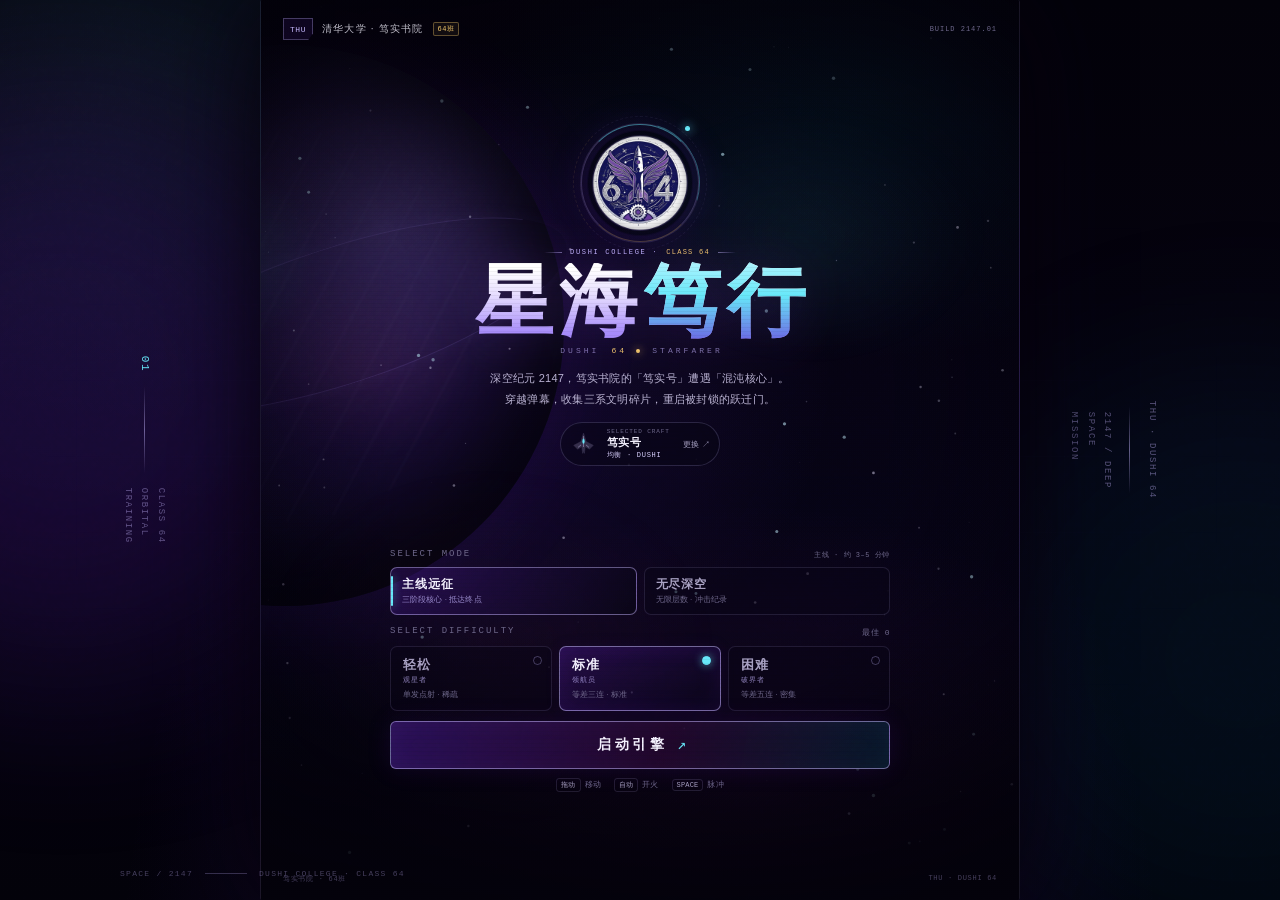
==== commit 30e8b55d: "Add files via upload" ====
--- a/index.html
+++ b/index.html
@@ -4,15 +4,22 @@
   <meta charset="utf-8">
   <meta name="viewport" content="width=device-width, initial-scale=1, viewport-fit=cover, user-scalable=no">
   <meta name="theme-color" content="#05030f">
-  <meta name="description" content="清华大学笃实书院特色小游戏《星海笃行》——躲避弹幕，收集三系知识，击败混沌核心，抵达跃迁终点。">
+  <meta name="description" content="笃实书院64班特色小游戏《星海笃行》——躲避弹幕，收集三系知识，击败混沌核心，抵达跃迁终点。">
+  <meta name="application-name" content="星海笃行64班">
   <meta name="apple-mobile-web-app-capable" content="yes">
   <meta name="mobile-web-app-capable" content="yes">
   <meta name="apple-mobile-web-app-status-bar-style" content="black-translucent">
+  <meta name="apple-mobile-web-app-title" content="星海笃行 · 64班">
   <meta name="format-detection" content="telephone=no">
   <meta property="og:type" content="website">
-  <meta property="og:title" content="星海笃行 · 清华大学笃实书院特色小游戏">
-  <meta property="og:description" content="选择战机，穿越弹幕，收集三系知识，击败混沌核心。支持手机与桌面浏览器。">
-  <title>星海笃行 · 清华大学笃实书院特色小游戏</title>
+  <meta property="og:locale" content="zh_CN">
+  <meta property="og:site_name" content="笃实书院64班">
+  <meta property="og:title" content="星海笃行 · 笃实书院64班">
+  <meta property="og:description" content="笃实书院64班特色小游戏：选择战机，穿越弹幕，收集三系知识，击败混沌核心。支持手机与桌面浏览器。">
+  <meta name="twitter:card" content="summary">
+  <meta name="twitter:title" content="星海笃行 · 笃实书院64班">
+  <meta name="twitter:description" content="笃实书院64班特色小游戏：选择战机，穿越弹幕，收集三系知识，击败混沌核心。">
+  <title>星海笃行 · 笃实书院64班</title>
   <link rel="icon" href="data:image/svg+xml,%3Csvg xmlns='http://www.w3.org/2000/svg' viewBox='0 0 64 64'%3E%3Crect width='64' height='64' rx='14' fill='%2305030f'/%3E%3Ccircle cx='32' cy='32' r='22' fill='none' stroke='%23a78bfa' stroke-width='2'/%3E%3Ctext x='32' y='41' text-anchor='middle' font-size='28' fill='%2367e8f9'%3E%E7%AC%83%3C/text%3E%3C/svg%3E">
   <link rel="stylesheet" href="styles.css">
 </head>
@@ -25,11 +32,11 @@
     <aside class="side-meta side-meta-left" aria-hidden="true">
       <span class="side-index">01</span>
       <span class="side-rule"></span>
-      <span>ORBITAL<br>TRAINING<br>PROGRAM</span>
+      <span>CLASS 64<br>ORBITAL<br>TRAINING</span>
     </aside>
 
     <aside class="side-meta side-meta-right" aria-hidden="true">
-      <span>THU · DUSHI</span>
+      <span>THU · DUSHI 64</span>
       <span class="side-rule"></span>
       <span>2147 / DEEP<br>SPACE<br>MISSION</span>
     </aside>
@@ -64,6 +71,11 @@
           </div>
         </header>
 
+        <div class="hud-class" aria-hidden="true">
+          <span class="hud-class-icon"></span>
+          <span class="hud-class-label">DUSHI 64</span>
+        </div>
+
         <div id="boss-ui" class="boss-ui" hidden>
           <div class="boss-caption">
             <span class="boss-warning">TARGET LOCKED</span>
@@ -149,21 +161,22 @@
           <div class="brand">
             <span class="brand-glyph">THU</span>
             <span>清华大学 · 笃实书院</span>
+            <span class="brand-class">64班</span>
           </div>
           <span class="build-tag">BUILD 2147.01</span>
         </div>
 
         <div class="hero">
           <div class="seal" aria-hidden="true">
+            <span class="seal-badge"></span>
             <span class="seal-ring seal-ring-a"></span>
             <span class="seal-ring seal-ring-b"></span>
-            <span class="seal-core">笃</span>
             <i class="seal-satellite"></i>
           </div>
-          <p class="kicker"><span></span> FEATURED CLASS PROJECT <span></span></p>
+          <p class="kicker"><span></span> DUSHI COLLEGE · <em class="kicker-class">CLASS 64</em> <span></span></p>
           <h1 id="game-title">星海<span>笃行</span></h1>
-          <div class="title-en">DUSHI <i></i> STARFARER</div>
-          <p class="lede">深空纪元 2147，笃实号在返航途中遭遇「混沌核心」。<br>穿越弹幕，收集三系文明碎片，重启被封锁的跃迁门。</p>
+          <div class="title-en">DUSHI <b>64</b> <i></i> STARFARER</div>
+          <p class="lede">深空纪元 2147，笃实书院的「笃实号」遭遇「混沌核心」。<br>穿越弹幕，收集三系文明碎片，重启被封锁的跃迁门。</p>
 
           <button id="btn-ship" class="ship-chip" type="button" aria-haspopup="dialog">
             <span class="ship-chip-icon" id="ship-chip-icon" aria-hidden="true"></span>
@@ -203,19 +216,19 @@
               <span class="diff-orbit" aria-hidden="true"></span>
               <span class="diff-name">轻松</span>
               <span class="diff-grade">观星者</span>
-              <span class="diff-desc">4 结构 · 慢弹幕</span>
+              <span class="diff-desc">单发点射 · 稀疏</span>
             </button>
             <button class="difficulty-option is-selected" type="button" data-difficulty="normal" role="radio" aria-checked="true">
               <span class="diff-orbit" aria-hidden="true"></span>
               <span class="diff-name">标准</span>
               <span class="diff-grade">领航员</span>
-              <span class="diff-desc">3 结构 · 均衡</span>
+              <span class="diff-desc">等差三连 · 标准</span>
             </button>
             <button class="difficulty-option" type="button" data-difficulty="hard" role="radio" aria-checked="false">
               <span class="diff-orbit" aria-hidden="true"></span>
               <span class="diff-name">困难</span>
               <span class="diff-grade">破界者</span>
-              <span class="diff-desc">2 结构 · 密集弹幕</span>
+              <span class="diff-desc">等差五连 · 密集</span>
             </button>
           </div>
 
@@ -232,14 +245,14 @@
         </div>
 
         <footer class="title-foot">
-          <span data-class-name>笃实书院 · 特色班</span>
-          <span>THU · DUSHI COLLEGE</span>
+          <span data-class-name>笃实书院 · 64班</span>
+          <span>THU · DUSHI 64</span>
         </footer>
       </section>
 
       <section id="screen-pause" class="screen overlay" hidden aria-labelledby="pause-title">
         <div class="pause-panel panel">
-          <span class="panel-kicker">SIGNAL SUSPENDED</span>
+          <span class="panel-kicker">DUSHI 64 · SIGNAL SUSPENDED</span>
           <h2 id="pause-title">航行暂停</h2>
           <p class="panel-copy">宇宙仍在呼吸，弹幕暂时静止。</p>
           <div class="control-list">
@@ -287,9 +300,9 @@
           </div>
 
           <div id="result-cert" class="result-cert" hidden>
-            <span class="cert-seal">笃</span>
+            <span class="cert-seal" aria-hidden="true"></span>
             <div>
-              <span id="cert-owner">笃实书院 · 特色班</span>
+              <span id="cert-owner">笃实书院 · 64班</span>
               <strong>深空航行纪念</strong>
               <p id="cert-line">已抵达跃迁终点 · 混沌核心已清除</p>
             </div>
@@ -334,7 +347,7 @@
     <div class="side-note" aria-hidden="true">
       <span>SPACE / 2147</span>
       <i></i>
-      <span>DUSHI COLLEGE</span>
+      <span>DUSHI COLLEGE · CLASS 64</span>
     </div>
   </div>
 
--- a/styles.css
+++ b/styles.css
@@ -29,6 +29,7 @@
   --safe-top: env(safe-area-inset-top, 0px);
   --safe-bottom: env(safe-area-inset-bottom, 0px);
   --ease-out: cubic-bezier(.16, 1, .3, 1);
+  --class-badge-img: url("assets/brand/class64-badge.png");
 }
 
 * { box-sizing: border-box; }
@@ -320,6 +321,19 @@
 }
 
 .hud-tools { display: flex; align-items: center; gap: 7px; pointer-events: auto; }
+.hud-class {
+  position: absolute;
+  top: calc(16px + var(--safe-top));
+  left: 50%;
+  transform: translateX(-50%);
+  display: flex;
+  align-items: center;
+  gap: 5px;
+  opacity: .58;
+  pointer-events: none;
+}
+.hud-class-icon { width: 21px; height: 21px; border: 1px solid rgba(245, 201, 107, .24); border-radius: 50%; background-color: rgba(5, 3, 15, .45); background-image: var(--class-badge-img); background-position: center; background-size: cover; filter: brightness(1.12) saturate(.95); box-shadow: 0 0 10px rgba(167, 139, 250, .18); }
+.hud-class-label { color: var(--violet-bright); font-family: var(--font-mono); font-size: 6px; letter-spacing: .16em; }
 .hud-meta {
   display: flex;
   flex-direction: column;
@@ -390,7 +404,7 @@
   color: var(--muted);
 }
 .boss-warning { color: var(--rose); letter-spacing: .18em; }
-#boss-phase { color: var(--violet-bright); }
+#boss-phase { color: var(--violet-bright); min-width: 0; overflow: hidden; text-overflow: ellipsis; white-space: nowrap; }
 #boss-hp-text { margin-left: auto; color: var(--text); font-variant-numeric: tabular-nums; }
 .boss-track {
   position: relative;
@@ -701,6 +715,16 @@
 }
 .title-top { display: flex; align-items: center; justify-content: space-between; gap: 12px; flex: 0 0 auto; }
 .brand { display: flex; align-items: center; gap: 9px; color: rgba(245,242,255,.78); font-size: 10px; letter-spacing: .12em; }
+.brand-class {
+  padding: 1px 4px;
+  border: 1px solid rgba(245, 201, 107, .36);
+  border-radius: 2px;
+  color: var(--gold);
+  background: rgba(245, 201, 107, .06);
+  font-family: var(--font-mono);
+  font-size: 7px;
+  letter-spacing: .06em;
+}
 .brand-glyph {
   display: grid;
   place-items: center;
@@ -721,37 +745,56 @@
   position: relative;
   display: grid;
   place-items: center;
-  width: 78px;
-  height: 78px;
+  width: 104px;
+  height: 104px;
   margin-bottom: 13px;
-  border: 1px solid rgba(196,181,253,.34);
   border-radius: 50%;
-  background:
-    radial-gradient(circle at 42% 32%, rgba(167,139,250,.22), rgba(8,5,20,.50) 68%);
-  box-shadow: 0 0 34px rgba(109,40,217,.20), inset 0 0 18px rgba(103,232,249,.06);
+  background: radial-gradient(circle, rgba(109, 40, 217, .16), transparent 70%);
+  box-shadow: 0 0 40px rgba(109, 40, 217, .22);
+  isolation: isolate;
 }
 .seal::before {
   content: "";
   position: absolute;
-  inset: 7px;
-  border: 1px solid rgba(196,181,253,.14);
+  inset: -7px;
+  z-index: 3;
+  border: 1px solid rgba(196, 181, 253, .22);
   border-radius: 50%;
-  border-top-color: rgba(103,232,249,.4);
-  border-bottom-color: rgba(245,201,107,.22);
-}
-.seal-core {
-  color: var(--text);
-  font-family: "STKaiti", "KaiTi", "Songti SC", serif;
-  font-size: 36px;
-  line-height: 1;
-  text-shadow: 0 0 18px rgba(196,181,253,.7);
-  transform: translateY(-1px);
-}
-.seal-ring { position: absolute; border: 1px solid rgba(196,181,253,.12); border-radius: 50%; }
-.seal-ring-a { inset: -7px; border-right-color: rgba(103,232,249,.34); transform: rotate(-28deg); }
-.seal-ring-b { inset: -14px; border-left-color: rgba(245,201,107,.18); border-style: dashed; opacity: .7; }
+  border-top-color: rgba(103, 232, 249, .48);
+  border-bottom-color: rgba(245, 201, 107, .24);
+  pointer-events: none;
+}
+.seal::after {
+  content: "";
+  position: absolute;
+  inset: -1px;
+  z-index: 2;
+  border-radius: 50%;
+  background: radial-gradient(circle, transparent 55%, rgba(5, 3, 15, .16) 82%, transparent 100%);
+  box-shadow: inset 0 0 20px rgba(5, 3, 15, .45);
+  mix-blend-mode: multiply;
+  pointer-events: none;
+}
+.seal-badge {
+  position: relative;
+  z-index: 1;
+  display: block;
+  width: 96px;
+  height: 96px;
+  border-radius: 50%;
+  background-image: var(--class-badge-img);
+  background-position: center;
+  background-size: cover;
+  filter: brightness(1.08) saturate(1.03) drop-shadow(0 0 16px rgba(167, 139, 250, .42));
+  -webkit-mask-image: radial-gradient(circle, #000 96%, rgba(0, 0, 0, .72) 99%, transparent 100%);
+  mask-image: radial-gradient(circle, #000 96%, rgba(0, 0, 0, .72) 99%, transparent 100%);
+}
+.seal-ring { position: absolute; z-index: 3; border: 1px solid rgba(196, 181, 253, .12); border-radius: 50%; pointer-events: none; }
+.seal-ring-a { inset: -8px; border-right-color: rgba(103, 232, 249, .34); transform: rotate(-28deg); }
+.seal-ring-b { inset: -15px; border-left-color: rgba(245, 201, 107, .18); border-style: dashed; opacity: .55; }
 .seal-satellite {
   position: absolute;
+  z-index: 4;
   top: -5px;
   right: 2px;
   width: 5px;
@@ -760,7 +803,7 @@
   background: var(--cyan);
   box-shadow: 0 0 10px var(--cyan);
   animation: satellite 7s linear infinite;
-  transform-origin: 37px 44px;
+  transform-origin: 41px 54px;
 }
 @keyframes satellite { to { transform: rotate(360deg); } }
 
@@ -776,6 +819,7 @@
 }
 .kicker span { width: 18px; height: 1px; background: linear-gradient(90deg, transparent, rgba(196,181,253,.5)); }
 .kicker span:last-child { transform: scaleX(-1); }
+.kicker-class { color: var(--gold); font-style: normal; letter-spacing: .18em; }
 
 .hero h1 {
   margin: 0;
@@ -809,6 +853,7 @@
   text-indent: .38em;
 }
 .title-en i { width: 4px; height: 4px; border-radius: 50%; background: var(--gold); box-shadow: 0 0 8px var(--gold); }
+.title-en b { color: var(--gold); font-weight: 500; }
 .lede {
   margin: 13px 0 0;
   max-width: 460px;
@@ -1144,7 +1189,7 @@
 .result-disciplines b { margin-left: 2px; font-family: var(--font-mono); font-weight: 500; }
 
 .result-cert { display: flex; gap: 12px; align-items: center; margin-top: 14px; padding: 11px 12px; border: 1px solid rgba(245,201,107,.25); border-radius: 7px; background: linear-gradient(100deg, rgba(245,201,107,.08), rgba(109,40,217,.06)); }
-.result-cert .cert-seal { display: grid; place-items: center; width: 44px; height: 44px; flex: 0 0 44px; border: 1px solid rgba(245,201,107,.62); color: var(--gold); background: rgba(245,201,107,.07); font-family: "STKaiti","KaiTi","Songti SC",serif; font-size: 27px; line-height: 1; text-shadow: 0 0 14px rgba(245,201,107,.55); transform: rotate(-4deg); }
+.result-cert .cert-seal { display: grid; place-items: center; width: 44px; height: 44px; flex: 0 0 44px; padding: 0; overflow: hidden; border: 1px solid rgba(245,201,107,.62); border-radius: 50%; color: var(--gold); background-color: rgba(245,201,107,.07); background-image: var(--class-badge-img); background-position: center; background-size: cover; transform: rotate(-4deg); }
 #cert-owner { color: var(--violet-bright); font-size: 9px; letter-spacing: .08em; }
 .result-cert div { display: flex; flex-direction: column; gap: 2px; }
 .result-cert span { color: var(--faint); font-size: 8px; letter-spacing: .06em; }
@@ -1220,8 +1265,8 @@
 @media (max-width: 420px) {
   .title-screen { padding-left: 16px; padding-right: 16px; }
   .hero h1 { font-size: clamp(46px, 15vw, 66px); }
-  .seal { width: 68px; height: 68px; margin-bottom: 10px; }
-  .seal-core { font-size: 31px; }
+  .seal { width: 92px; height: 92px; margin-bottom: 10px; }
+  .seal-badge { width: 85px; height: 85px; }
   .lede { font-size: 10px; line-height: 1.75; margin-top: 10px; }
   .ship-chip { margin-top: 9px; padding: 4px 8px 4px 7px; }
   .ship-chip-icon { width: 25px; height: 25px; flex-basis: 25px; }
@@ -1237,9 +1282,13 @@
   .power-chip { padding: 5px 5px; gap: 4px; }
   .power-icon { width: 16px; flex-basis: 16px; }
   .hud { padding-left: 12px; padding-right: 12px; }
+  .hud-class-icon { width: 18px; height: 18px; }
   .bottom-hud { left: 12px; right: 12px; }
   .knowledge-card { left: 12px; top: calc(118px + var(--safe-top)); width: min(296px, calc(100% - 24px)); }
   .hint { bottom: calc(104px + var(--safe-bottom)); max-width: calc(100% - 24px); overflow: hidden; text-overflow: ellipsis; }
+}
+@media (max-width: 359px) {
+  .hud-class-label { display: none; }
 }
 @media (max-width: 350px) {
   .difficulty-grid { gap: 4px; }
@@ -1250,8 +1299,8 @@
 }
 @media (max-height: 680px) {
   .title-screen { gap: 8px; }
-  .seal { width: 58px; height: 58px; margin-bottom: 6px; }
-  .seal-core { font-size: 26px; }
+  .seal { width: 80px; height: 80px; margin-bottom: 6px; }
+  .seal-badge { width: 74px; height: 74px; }
   .hero h1 { font-size: 44px; }
   .lede { display: none; }
   .kicker { margin-bottom: 5px; }
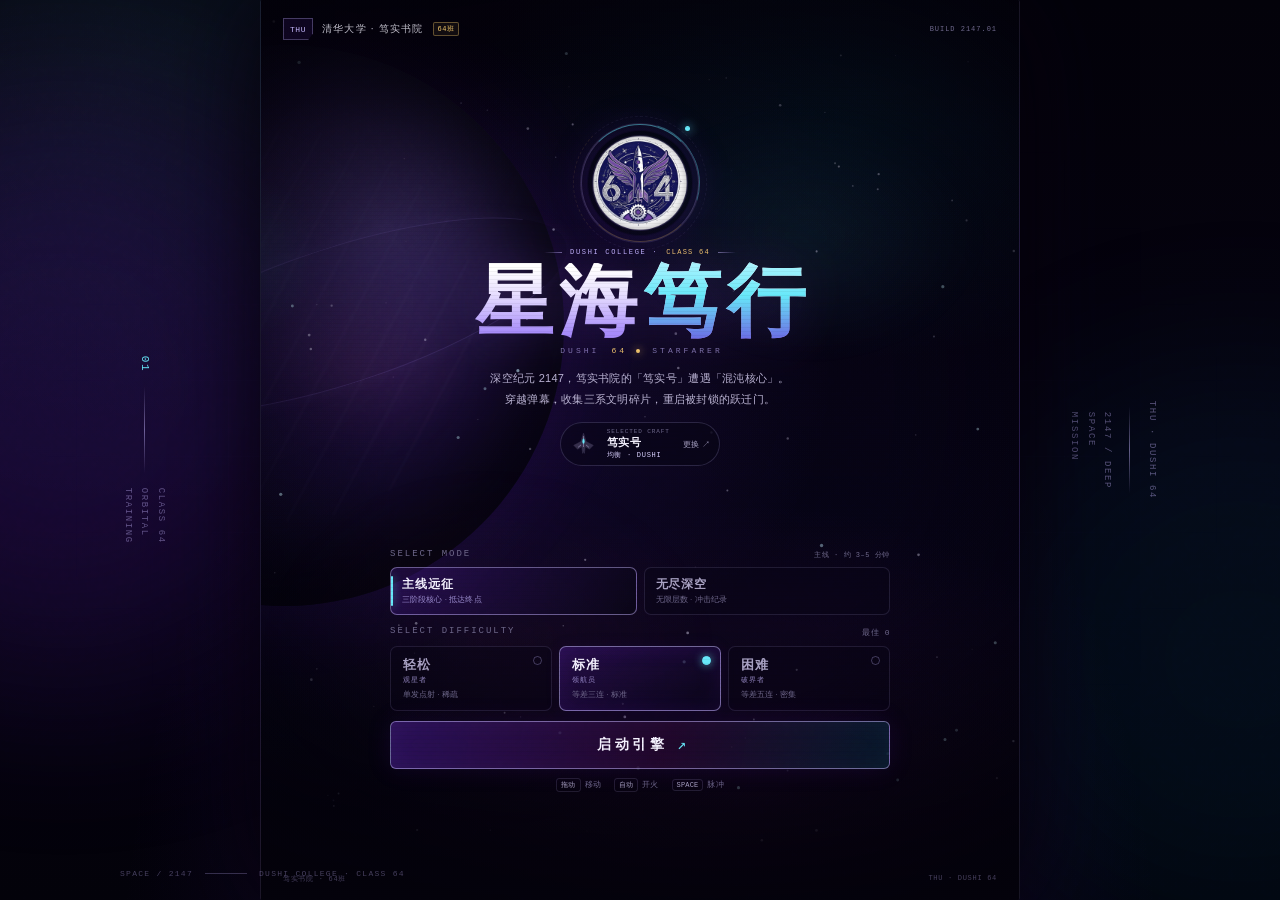
==== commit 53a244f4: "boss调整和ui调整" ====
--- a/index.html
+++ b/index.html
@@ -142,7 +142,7 @@
         <div id="knowledge-card" class="knowledge-card" role="status" aria-live="polite" hidden>
           <div class="knowledge-top">
             <span id="knowledge-dept">航天档案</span>
-            <span id="knowledge-num">01 / 05</span>
+            <span id="knowledge-num">01 / 12</span>
           </div>
           <h3 id="knowledge-title">第一宇宙速度</h3>
           <p id="knowledge-text">约 7.9 km/s，是贴近地球表面做圆周运动所需的速度。</p>
--- a/styles.css
+++ b/styles.css
@@ -494,6 +494,7 @@
   align-items: flex-end;
   justify-content: space-between;
   gap: 14px;
+  padding-left: 92px;
 }
 .integrity { display: flex; flex-direction: column; gap: 5px; min-width: 148px; }
 .integrity-caption { display: flex; gap: 8px; align-items: center; color: var(--faint); font-size: 8px; letter-spacing: .12em; }
@@ -525,7 +526,9 @@
 .shield-pips i.on { background: var(--cyan); border-color: var(--cyan); box-shadow: 0 0 7px rgba(103,232,249,.65); }
 
 .bomb-btn {
-  position: relative;
+  position: absolute;
+  left: 0;
+  bottom: 0;
   display: grid;
   place-items: center;
   width: 76px;
@@ -606,10 +609,10 @@
 .knowledge-card {
   position: absolute;
   z-index: 13;
-  left: 16px;
-  top: calc(126px + var(--safe-top));
-  width: min(306px, calc(100% - 32px));
-  padding: 11px 13px 12px;
+  left: 14px;
+  top: calc(112px + var(--safe-top));
+  width: min(250px, calc(100% - 28px));
+  padding: 8px 10px 9px;
   border: 1px solid rgba(196,181,253,.20);
   border-left: 2px solid var(--cyan);
   border-radius: 4px 10px 10px 4px;
@@ -627,13 +630,13 @@
 .knowledge-card[data-dept="aero"] { border-left-color: var(--gold); }
 .knowledge-card[data-dept="code"] { border-left-color: var(--cyan); }
 .knowledge-card[data-dept="ie"] { border-left-color: var(--violet); }
-.knowledge-top { display: flex; justify-content: space-between; align-items: center; margin-bottom: 5px; font-family: var(--font-mono); font-size: 8px; letter-spacing: .12em; color: var(--faint); }
+.knowledge-top { display: flex; justify-content: space-between; align-items: center; margin-bottom: 3px; font-family: var(--font-mono); font-size: 7px; letter-spacing: .12em; color: var(--faint); }
 #knowledge-dept { color: var(--cyan); }
 .knowledge-card[data-dept="aero"] #knowledge-dept { color: var(--gold); }
 .knowledge-card[data-dept="ie"] #knowledge-dept { color: var(--violet); }
-.knowledge-card h3 { margin: 0 0 4px; font-size: 13px; font-weight: 600; letter-spacing: .02em; color: var(--text); }
-.knowledge-card p { margin: 0; color: #bbb4d4; font-size: 10px; line-height: 1.62; letter-spacing: .01em; }
-.knowledge-gain { display: inline-block; margin-top: 8px; color: var(--cyan); font-family: var(--font-mono); font-size: 8px; letter-spacing: .08em; }
+.knowledge-card h3 { margin: 0 0 3px; font-size: 12px; font-weight: 600; letter-spacing: .02em; color: var(--text); }
+.knowledge-card p { margin: 0; color: #bbb4d4; font-size: 9px; line-height: 1.5; letter-spacing: .01em; }
+.knowledge-gain { display: inline-block; margin-top: 5px; color: var(--cyan); font-family: var(--font-mono); font-size: 7px; letter-spacing: .08em; }
 .knowledge-card[data-dept="aero"] .knowledge-gain { color: var(--gold); }
 .knowledge-card[data-dept="ie"] .knowledge-gain { color: var(--violet-bright); }
 
@@ -1249,11 +1252,11 @@
   .power-icon { width: 20px; flex-basis: 20px; }
   .pips i { width: 9px; height: 3.5px; }
   .integrity-caption, .shield-line { font-size: 9px; }
-  .bottom-hud { left: 20px; right: 20px; }
-  .knowledge-card { top: calc(136px + var(--safe-top)); width: min(340px, calc(100% - 40px)); }
-  .knowledge-card h3 { font-size: 15px; }
-  .knowledge-card p { font-size: 11px; }
-  .knowledge-top { font-size: 9px; }
+  .bottom-hud { left: 20px; right: 20px; padding-left: 98px; }
+  .knowledge-card { top: calc(120px + var(--safe-top)); width: min(280px, calc(100% - 40px)); }
+  .knowledge-card h3 { font-size: 13px; }
+  .knowledge-card p { font-size: 9.5px; }
+  .knowledge-top { font-size: 7.5px; }
   .stage-banner strong { font-size: 19px; }
   .hint { font-size: 10px; }
   .bomb-btn { width: 82px; height: 82px; }
@@ -1283,8 +1286,11 @@
   .power-icon { width: 16px; flex-basis: 16px; }
   .hud { padding-left: 12px; padding-right: 12px; }
   .hud-class-icon { width: 18px; height: 18px; }
-  .bottom-hud { left: 12px; right: 12px; }
-  .knowledge-card { left: 12px; top: calc(118px + var(--safe-top)); width: min(296px, calc(100% - 24px)); }
+  .bottom-hud { left: 12px; right: 12px; padding-left: 98px; }
+  .knowledge-card { left: 10px; top: calc(104px + var(--safe-top)); width: min(224px, calc(100% - 20px)); }
+  .knowledge-card h3 { font-size: 11.5px; }
+  .knowledge-card p { font-size: 8.8px; }
+  .knowledge-top { font-size: 7px; }
   .hint { bottom: calc(104px + var(--safe-bottom)); max-width: calc(100% - 24px); overflow: hidden; text-overflow: ellipsis; }
 }
 @media (max-width: 359px) {
